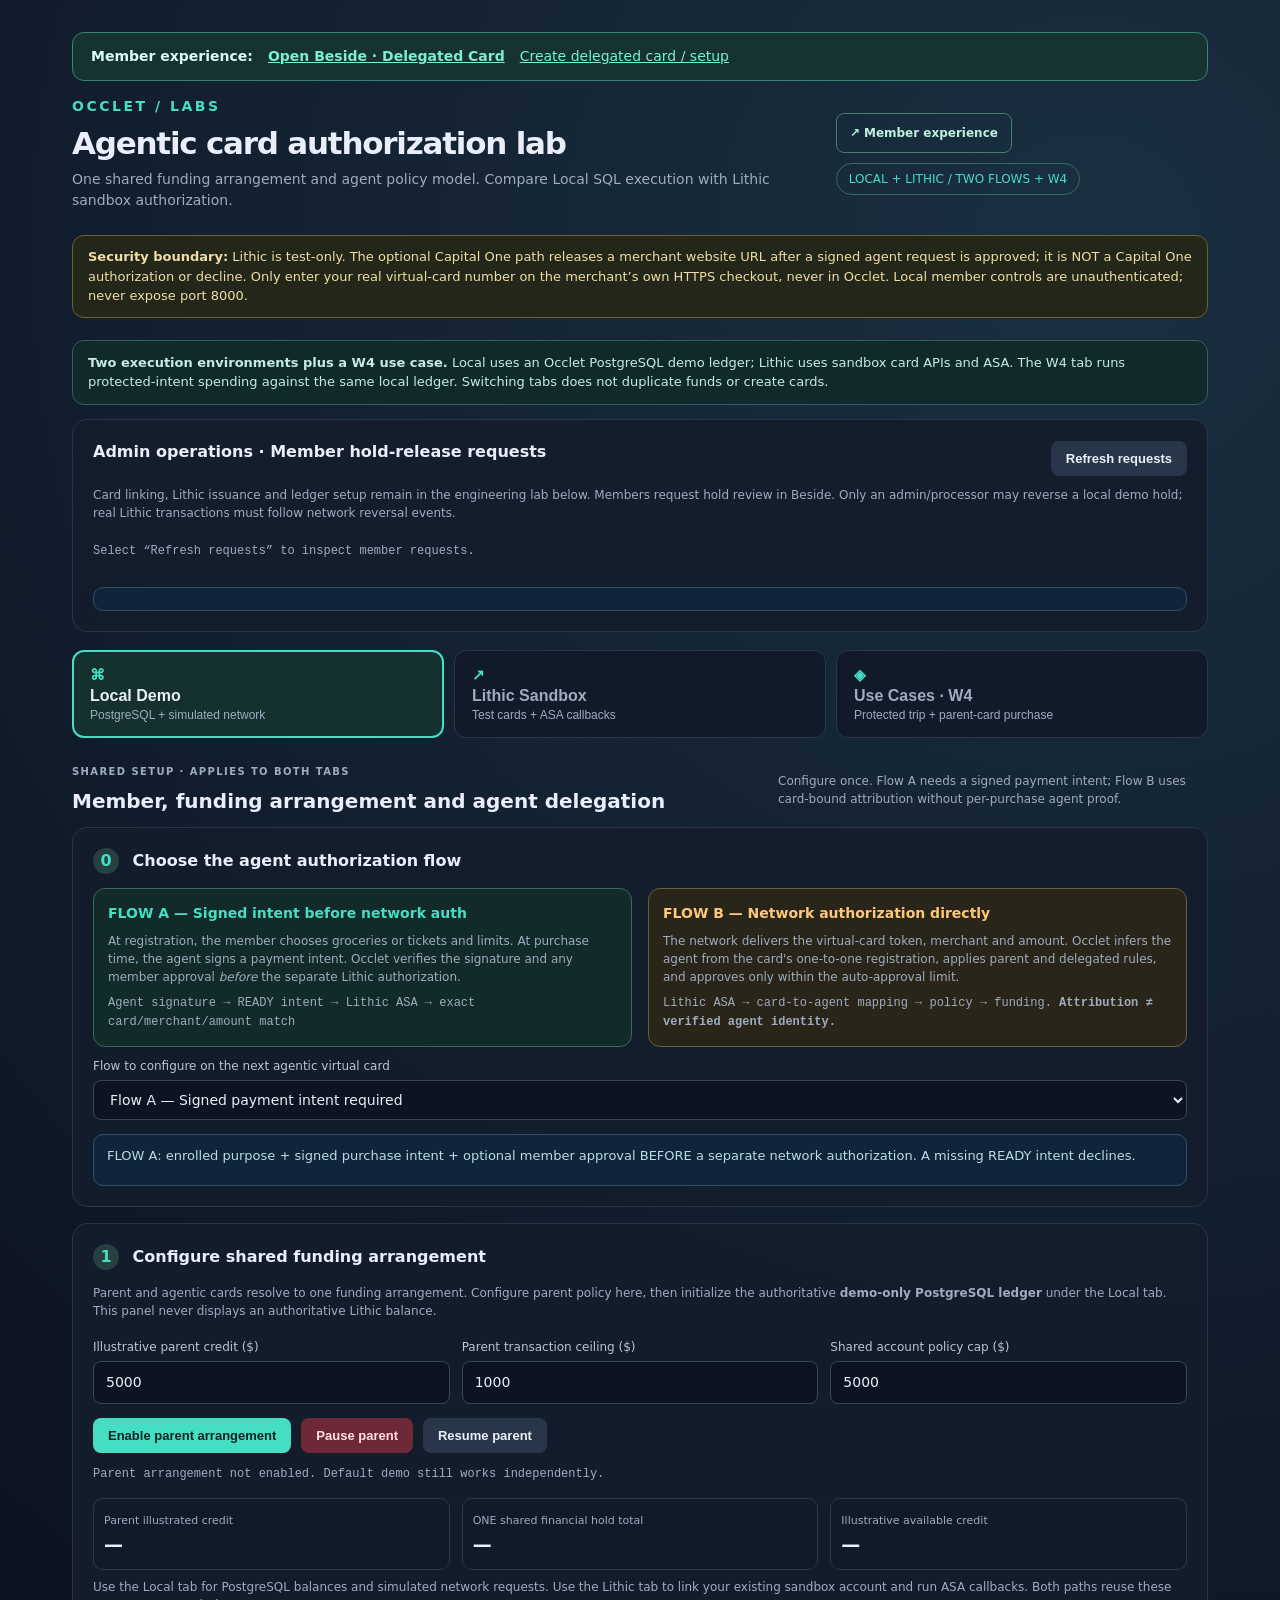
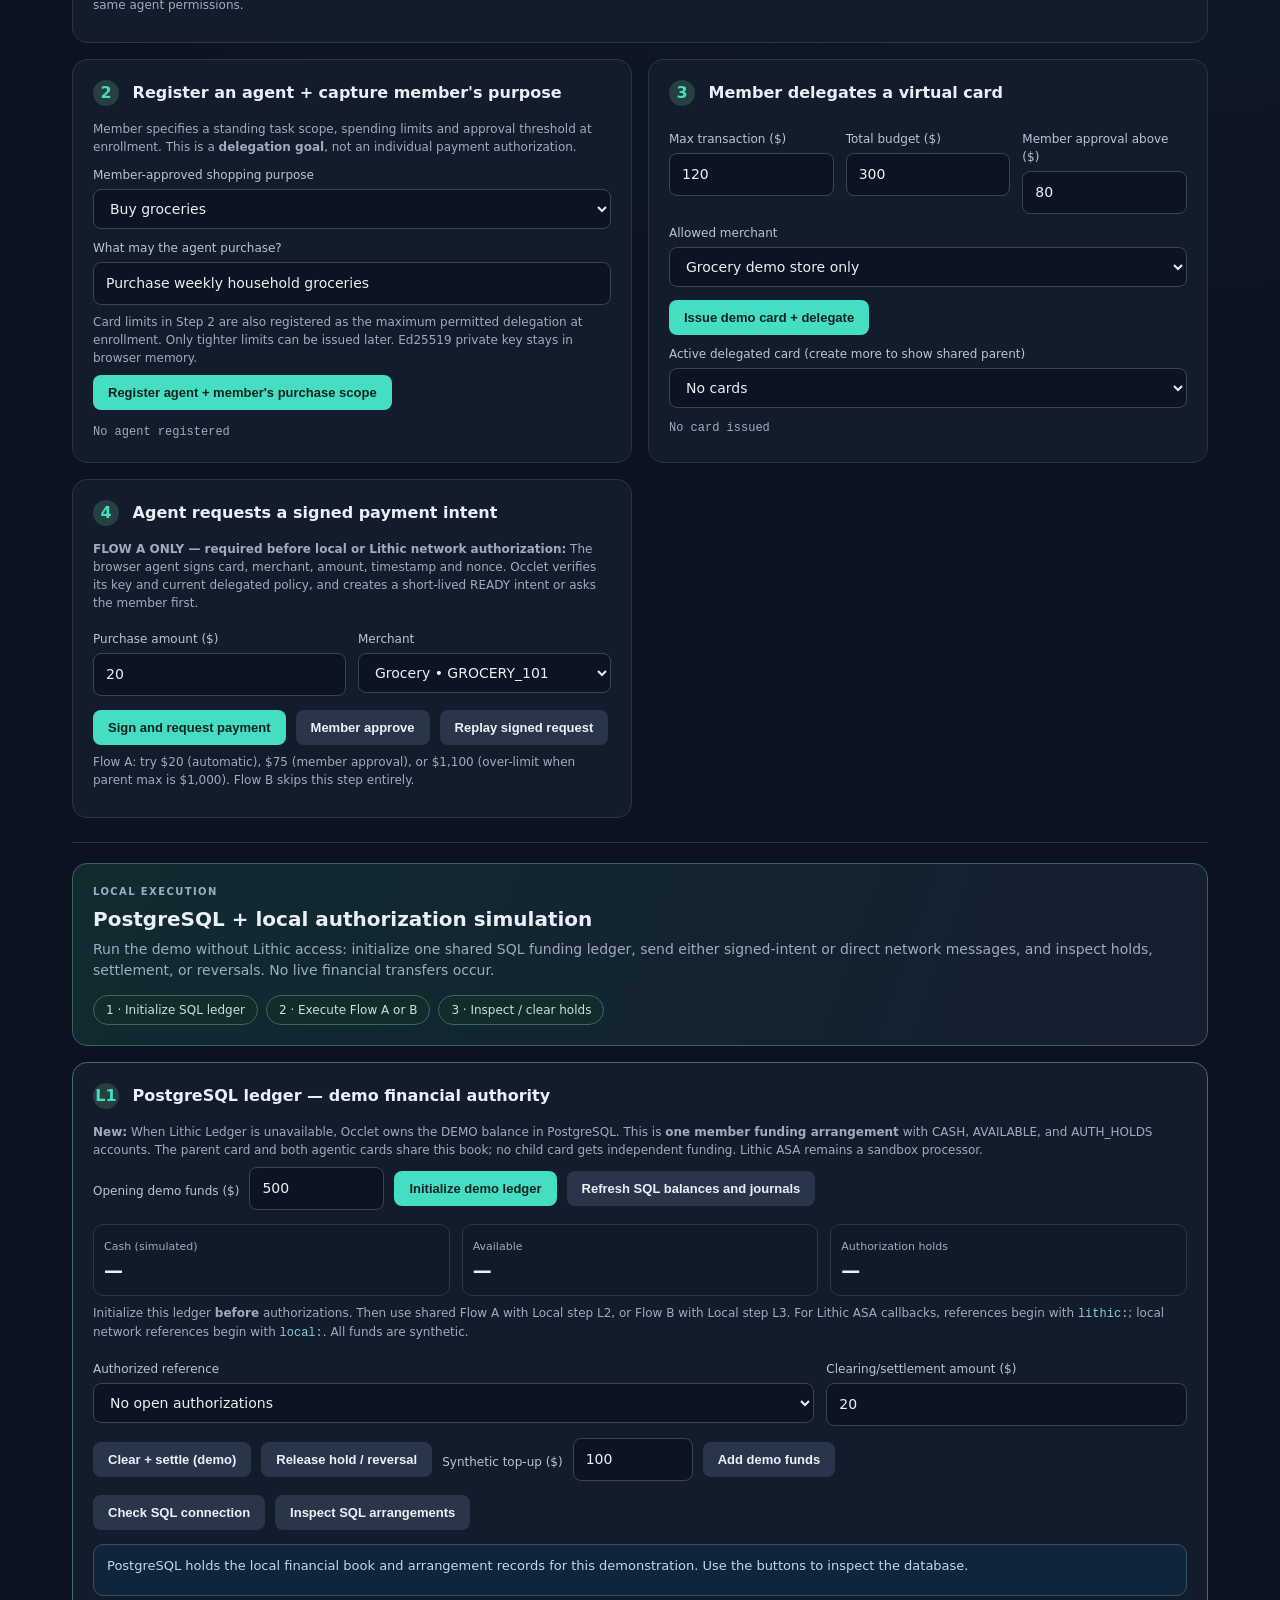
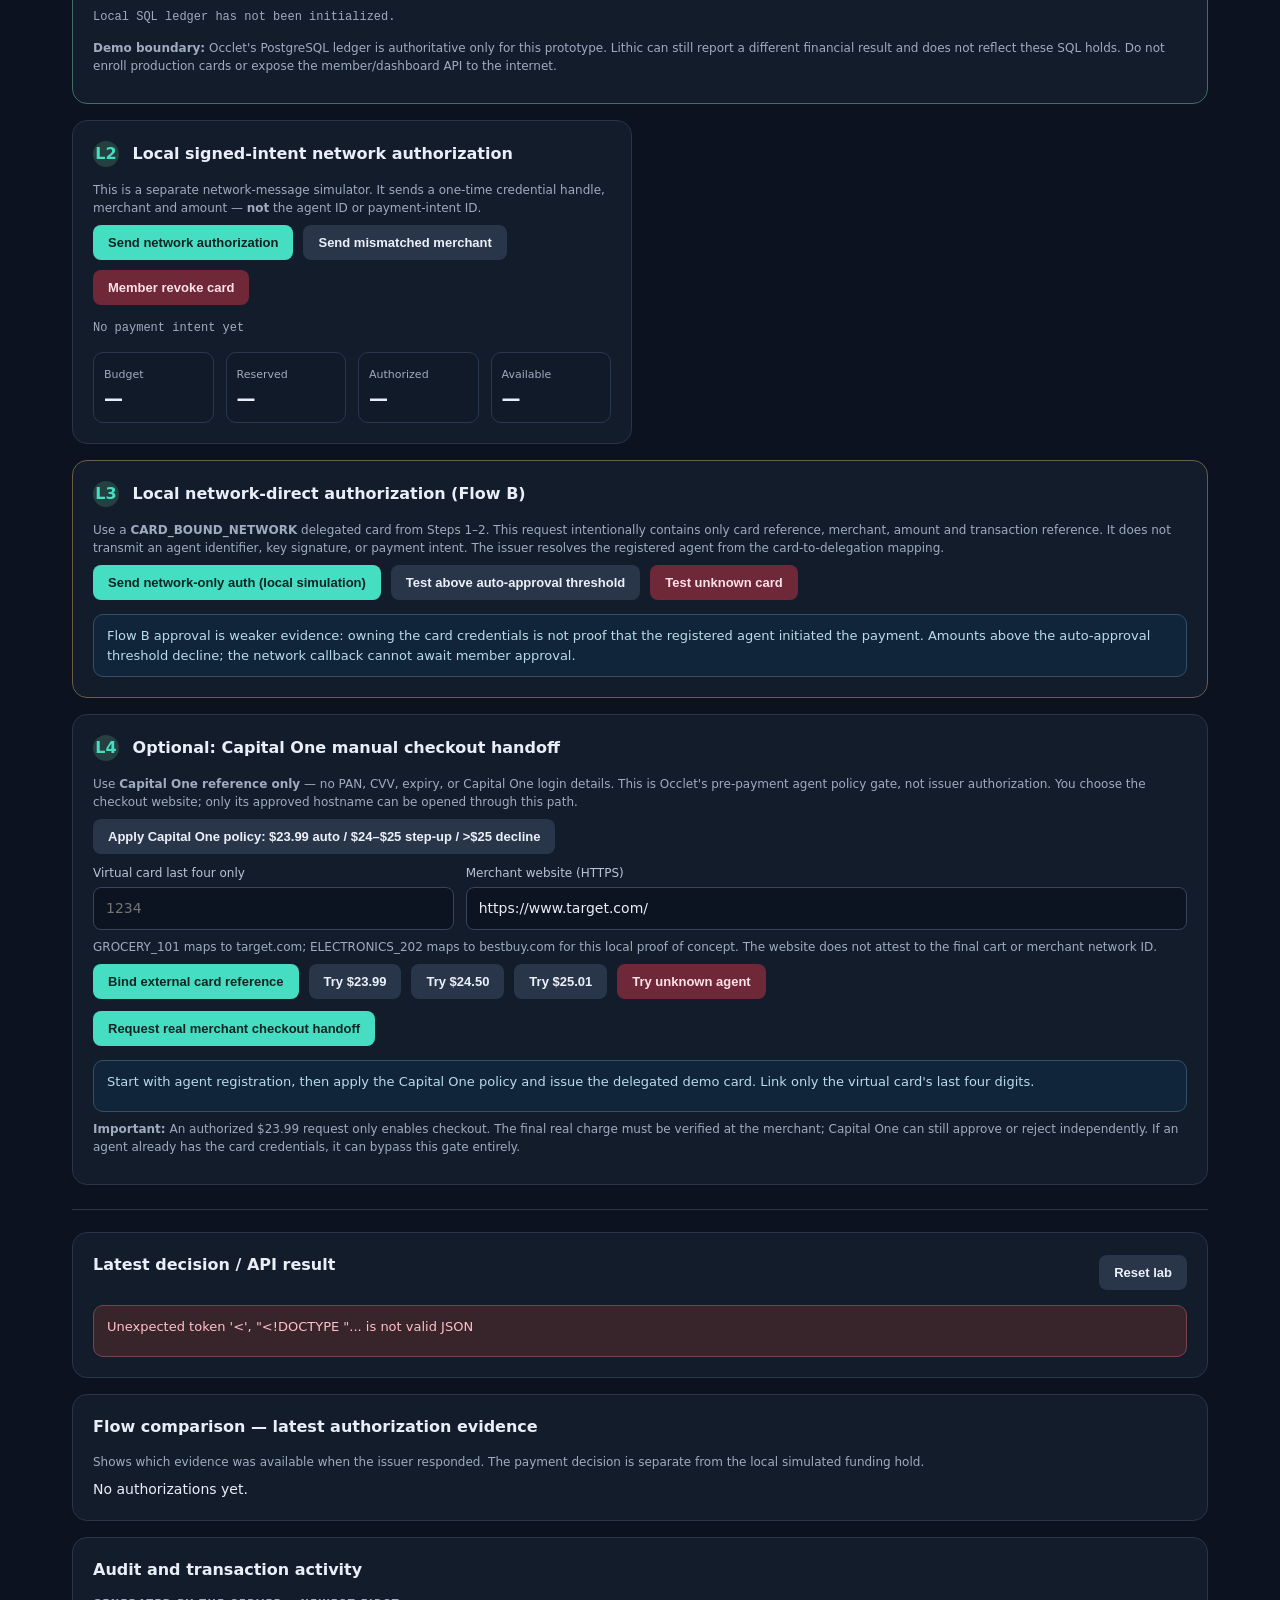
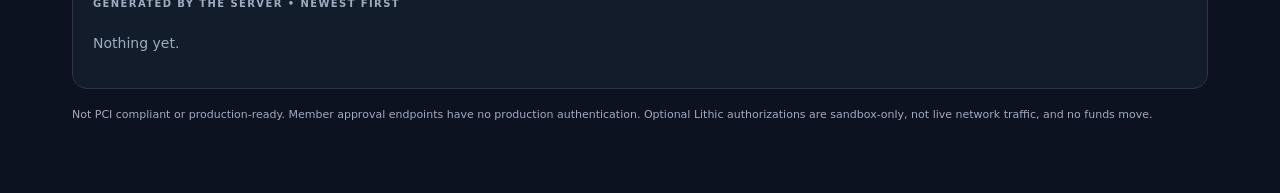
==== static/index.html @ afc92c58 "Add Occlet agentic delegated card POC with Azure deployment Beside member experience (FastAPI) with " ====
<!DOCTYPE html>
<html lang="en">
<head>
  <meta charset="utf-8" />
  <meta name="viewport" content="width=device-width, initial-scale=1" />
  <title>Occlet • Agentic Card Lab</title>
  <style>
    :root { color-scheme: dark; --bg:#0c1220; --panel:#141d2c; --line:#2b3547; --ink:#e9eef8; --muted:#9facbf; --teal:#45dec2; --amber:#ffc879; --red:#ff9393; }
    *{box-sizing:border-box} body{margin:0;background:radial-gradient(circle at 85% 5%,#192f40 0%,transparent 35%),var(--bg);color:var(--ink);font:14px/1.5 system-ui,-apple-system,BlinkMacSystemFont,"Segoe UI",sans-serif}
    .wrap{max-width:1180px;margin:0 auto;padding:32px 22px 60px} header{display:flex;align-items:center;justify-content:space-between;gap:18px;margin-bottom:24px}
    .brand{font-size:14px;letter-spacing:.18em;font-weight:800;color:var(--teal)} h1{font-size:31px;letter-spacing:-.04em;line-height:1.1;margin:9px 0} h2{font-size:16px;margin:0 0 14px} p{color:var(--muted)} .eyebrow{color:var(--muted);text-transform:uppercase;font-size:10px;letter-spacing:.14em;font-weight:700}
    .pill{border:1px solid #326a64;color:var(--teal);border-radius:30px;padding:6px 12px;font-size:12px;white-space:nowrap}
    .warning{background:#222719;border:1px solid #70602f;border-radius:12px;padding:11px 15px;color:#f1dda5;margin-bottom:22px;font-size:13px}
    .grid{display:grid;grid-template-columns:1fr 1fr;gap:16px}.card{background:rgba(20,29,44,.95);border:1px solid var(--line);border-radius:15px;padding:20px;min-width:0} .wide{grid-column:1 / -1}
    .row{display:flex;gap:10px;align-items:center;flex-wrap:wrap}.split{display:flex;justify-content:space-between;align-items:center;gap:8px}.meta{font:12px/1.6 ui-monospace,SFMono-Regular,Menlo,monospace;color:var(--muted);overflow-wrap:anywhere}
    label{font-size:12px;color:#b8c5d5;display:block;margin:10px 0 5px} input,select{width:100%;border:1px solid #39445a;border-radius:8px;background:#0c1421;color:var(--ink);padding:10px 12px;font:inherit} input:focus,select:focus{outline:2px solid #368e83;outline-offset:0} .inputs{display:grid;grid-template-columns:repeat(3,1fr);gap:12px}
    button{background:var(--teal);color:#102322;border:0;padding:10px 15px;border-radius:8px;font-weight:700;cursor:pointer;font-size:13px} button:hover{filter:brightness(1.07)} button.secondary{color:#ebf1f9;background:#293549} button.danger{background:#6f2838;color:#ffe1e6} button:disabled{opacity:.55;cursor:default}
    .step{display:inline-flex;align-items:center;justify-content:center;width:26px;height:26px;background:#263f40;color:var(--teal);border-radius:50%;font-weight:700;margin-right:8px}
    .notice{background:#102539;border:1px solid #315066;border-radius:10px;padding:11px 13px;color:#badbea;white-space:pre-wrap;overflow-wrap:anywhere;min-height:52px;margin-top:14px;font-size:13px}
    .notice.ok{background:#122a29;color:#91e7d6;border-color:#2c655f} .notice.bad{background:#38252c;color:#ffc0c8;border-color:#77454d}
    .budget{display:flex;gap:12px;margin-top:14px}.metric{background:#101a29;border:1px solid #2a384e;border-radius:10px;flex:1;padding:10px}.metric b{font-size:19px;display:block}.metric span{font-size:11px;color:var(--muted)}
    .events{max-height:360px;overflow:auto}.event{display:grid;grid-template-columns:100px 160px 1fr;gap:12px;padding:10px 0;border-bottom:1px solid #273345;font-size:12px}.event .outcome{color:var(--teal)}.event .decline{color:var(--red)}
    code{color:#80d4dc} .help{font-size:12px;margin:8px 0;color:var(--muted)}.accent{color:var(--teal)}
    /* Separate execution environments; shared configuration remains visible in both. */
    [hidden]{display:none !important}
    .mode-note{margin:0 0 14px;padding:12px 15px;background:#102a2c;border:1px solid #32615d;border-radius:12px;color:#c5ece4;font-size:13px}
    .mode-tabs{display:grid;grid-template-columns:repeat(3,1fr);gap:10px;margin:0 0 22px}
    button.mode-tab{background:#101a29;color:var(--muted);border:1px solid var(--line);border-radius:12px;text-align:left;padding:15px 17px;display:flex;flex-direction:column;gap:3px;font-size:16px}
    button.mode-tab.active,button.mode-tab[aria-selected="true"]{background:#14312f;border:2px solid var(--teal);color:var(--ink);padding:14px 16px}
    button.mode-tab:focus-visible{outline:2px solid var(--teal);outline-offset:3px}
    .mode-tab small{font-size:12px;color:var(--muted);font-weight:500}.tab-icon{font-size:15px;color:var(--teal)}
    .shared-heading{display:flex;justify-content:space-between;gap:18px;align-items:flex-end;margin:0 0 11px}.shared-heading h2{font-size:20px;margin:5px 0 0}.shared-heading .help{max-width:430px}
    .shared-grid{margin-bottom:24px}.mode-panel{border-top:1px solid var(--line);padding-top:20px;scroll-margin-top:20px}.mode-panel .grid{margin-bottom:24px}
    .mode-intro{background:linear-gradient(110deg,#102b30 0%,#151f30 90%);border-color:#38625e}.mode-intro h2{font-size:20px;margin:5px 0}.mode-intro p{margin:3px 0 14px}
    .step-strip{display:flex;flex-wrap:wrap;gap:8px}.step-strip span{border:1px solid #41655f;background:#132b2b;border-radius:50px;padding:5px 12px;color:#c1e3df;font-size:12px}
    .common-output{border-top:1px solid var(--line);padding-top:22px;margin-top:6px}
    @media(max-width:800px){.shared-heading{flex-direction:column;align-items:flex-start}.mode-tabs{gap:7px}.mode-tab small{font-size:10px}button.mode-tab{font-size:14px;padding:12px}button.mode-tab.active{padding:11px}}
    @media(max-width:800px){.grid{grid-template-columns:1fr}.wide{grid-column:auto}.inputs{grid-template-columns:1fr 1fr}.event{grid-template-columns:1fr 1fr}.event .details{grid-column:1 / -1}.wrap{padding:20px 12px}h1{font-size:26px}}
  </style>
</head>
<body><div class="wrap">
  <div style="padding:13px 18px;margin-bottom:15px;background:#173331;border:1px solid #3b8275;border-radius:12px;color:#dafff8;font-size:14px;display:flex;gap:15px;align-items:center;flex-wrap:wrap">
    <strong>Member experience:</strong><a href="/member/delegated" style="color:#76f1d2;font-weight:700">Open Beside · Delegated Card</a><a href="/member/delegated/setup" style="color:#76f1d2">Create delegated card / setup</a>
  </div>
  <header><div><div class="brand">OCCLET / LABS</div><h1>Agentic card authorization lab</h1><p style="margin:6px 0 0">One shared funding arrangement and agent policy model. Compare Local SQL execution with Lithic sandbox authorization.</p></div><div style="display:flex;gap:10px;align-items:center;flex-wrap:wrap"><a href="/member/delegated" style="color:#bff1dd;border:1px solid #467c70;border-radius:8px;padding:10px 13px;text-decoration:none;font-size:12px;font-weight:700">↗ Member experience</a><div class="pill">LOCAL + LITHIC / TWO FLOWS + W4</div></div></header>
  <div class="warning"><strong>Security boundary:</strong> Lithic is test-only. The optional Capital One path releases a merchant website URL after a signed agent request is approved; it is NOT a Capital One authorization or decline. Only enter your real virtual-card number on the merchant’s own HTTPS checkout, never in Occlet. Local member controls are unauthenticated; never expose port 8000.</div>
  <div class="mode-note" role="status"><strong>Two execution environments plus a W4 use case.</strong> Local uses an Occlet PostgreSQL demo ledger; Lithic uses sandbox card APIs and ASA. The W4 tab runs protected-intent spending against the same local ledger. Switching tabs does not duplicate funds or create cards.</div>
  <section class="card" id="admin-hold-review" style="margin-bottom:18px">
    <div class="split"><h2>Admin operations · Member hold-release requests</h2><button id="admin-review-refresh" class="secondary" type="button">Refresh requests</button></div>
    <p class="help">Card linking, Lithic issuance and ledger setup remain in the engineering lab below. Members request hold review in Beside. Only an admin/processor may reverse a local demo hold; real Lithic transactions must follow network reversal events.</p>
    <div id="admin-review-list" class="events"><p class="meta">Select “Refresh requests” to inspect member requests.</p></div>
    <div id="admin-review-feedback" class="notice" aria-live="polite" style="min-height:auto"></div>
  </section>
  <nav class="mode-tabs" role="tablist" aria-label="Authorization environments and use cases">
    <button type="button" id="tab-local-button" class="mode-tab active" role="tab" aria-controls="panel-local" aria-selected="true" tabindex="0" data-tab="local"><span class="tab-icon">⌘</span> Local Demo <small>PostgreSQL + simulated network</small></button>
    <button type="button" id="tab-lithic-button" class="mode-tab" role="tab" aria-controls="panel-lithic" aria-selected="false" tabindex="-1" data-tab="lithic"><span class="tab-icon">↗</span> Lithic Sandbox <small>Test cards + ASA callbacks</small></button>
    <button type="button" id="tab-w4-button" class="mode-tab" role="tab" aria-controls="panel-w4" aria-selected="false" tabindex="-1" data-tab="w4"><span class="tab-icon">◈</span> Use Cases · W4 <small>Protected trip + parent-card purchase</small></button>
  </nav>
  <div class="shared-heading" id="shared-heading"><div><span class="eyebrow">Shared setup · applies to both tabs</span><h2>Member, funding arrangement and agent delegation</h2></div><p class="help">Configure once. Flow A needs a signed payment intent; Flow B uses card-bound attribution without per-purchase agent proof.</p></div>
  <div class="grid shared-grid" id="shared-config">
    <section class="card wide"><h2><span class="step">0</span> Choose the agent authorization flow</h2>
      <div class="grid">
        <div style="border:1px solid #3a6960;border-radius:12px;padding:14px;background:#122a29"><strong style="color:var(--teal)">FLOW A — Signed intent before network auth</strong><p class="help">At registration, the member chooses groceries or tickets and limits. At purchase time, the agent signs a payment intent. Occlet verifies the signature and any member approval <em>before</em> the separate Lithic authorization.</p><div class="meta">Agent signature → READY intent → Lithic ASA → exact card/merchant/amount match</div></div>
        <div style="border:1px solid #6b5d43;border-radius:12px;padding:14px;background:#292519"><strong style="color:var(--amber)">FLOW B — Network authorization directly</strong><p class="help">The network delivers the virtual-card token, merchant and amount. Occlet infers the agent from the card's one-to-one registration, applies parent and delegated rules, and approves only within the auto-approval limit.</p><div class="meta">Lithic ASA → card-to-agent mapping → policy → funding. <strong>Attribution ≠ verified agent identity.</strong></div></div>
      </div>
      <label for="flow-type">Flow to configure on the next agentic virtual card</label>
      <select id="flow-type"><option value="SIGNED_INTENT_REQUIRED">Flow A — Signed payment intent required</option><option value="CARD_BOUND_NETWORK">Flow B — Network direct (card-bound agent attribution)</option></select>
      <div id="flow-description" class="notice">Flow A requires a signed pre-purchase intent; no approved intent means the later network authorization is declined.</div>
    </section>
    <section class="card wide"><h2><span class="step">1</span> Configure shared funding arrangement</h2>
      <p class="help">Parent and agentic cards resolve to one funding arrangement. Configure parent policy here, then initialize the authoritative <strong>demo-only PostgreSQL ledger</strong> under the Local tab. This panel never displays an authoritative Lithic balance.</p>
      <div class="inputs">
        <div><label for="parent-credit">Illustrative parent credit ($)</label><input id="parent-credit" type="number" value="5000" min="1" /></div>
        <div><label for="parent-max">Parent transaction ceiling ($)</label><input id="parent-max" type="number" value="1000" min="1" /></div>
        <div><label for="parent-monthly">Shared account policy cap ($)</label><input id="parent-monthly" type="number" value="5000" min="1" /></div>
      </div>
      <div class="row" style="margin-top:14px"><button id="parent-enable">Enable parent arrangement</button><button id="parent-pause" class="danger">Pause parent</button><button id="parent-unpause" class="secondary">Resume parent</button></div>
      <div id="parent-info" class="meta" style="margin-top:12px">Parent arrangement not enabled. Default demo still works independently.</div>
      <div class="budget"><div class="metric"><span id="parent-total-label">Parent illustrated credit</span><b id="parent-credit-view">—</b></div><div class="metric"><span>ONE shared financial hold total</span><b id="parent-held-view">—</b></div><div class="metric"><span id="parent-available-label">Illustrative available credit</span><b id="parent-available-view">—</b></div></div>

      <p class="help">Use the Local tab for PostgreSQL balances and simulated network requests. Use the Lithic tab to link your existing sandbox account and run ASA callbacks. Both paths reuse these same agent permissions.</p>
    </section>
    <section class="card"><h2><span class="step">2</span> Register an agent + capture member's purpose</h2>
      <p class="help">Member specifies a standing task scope, spending limits and approval threshold at enrollment. This is a <strong>delegation goal</strong>, not an individual payment authorization.</p>
      <label for="purpose">Member-approved shopping purpose</label><select id="purpose"><option value="GROCERIES">Buy groceries</option><option value="TICKETS">Purchase event tickets</option></select>
      <label for="purchase-goal">What may the agent purchase?</label><input id="purchase-goal" maxlength="240" value="Purchase weekly household groceries" />
      <p class="help">Card limits in Step 2 are also registered as the maximum permitted delegation at enrollment. Only tighter limits can be issued later. Ed25519 private key stays in browser memory.</p>
      <button id="register">Register agent + member's purchase scope</button><div id="agent-info" class="meta" style="margin-top:13px">No agent registered</div>
    </section>
    <section class="card"><h2><span class="step">3</span> Member delegates a virtual card</h2>
      <div class="inputs"><div><label for="limit">Max transaction ($)</label><input id="limit" type="number" min="1" value="120" /></div><div><label for="budget">Total budget ($)</label><input id="budget" type="number" min="1" value="300" /></div><div><label for="threshold">Member approval above ($)</label><input id="threshold" type="number" min="1" value="80" /></div></div>
      <label for="allowed">Allowed merchant</label><select id="allowed"><option value="GROCERY_101">Grocery demo store only</option><option value="TICKETS_303">Event ticket demo merchant</option><option value="ELECTRONICS_202">Electronics demo store (legacy scenarios)</option></select>
      <div style="margin-top:13px"><button id="issue">Issue demo card + delegate</button></div><label for="active-card">Active delegated card (create more to show shared parent)</label><select id="active-card"><option value="">No cards</option></select><div id="card-info" class="meta" style="margin-top:11px">No card issued</div>
    </section>
    <section class="card"><h2><span class="step">4</span> Agent requests a signed payment intent</h2>
      <p class="help"><strong>FLOW A ONLY — required before local or Lithic network authorization:</strong> The browser agent signs card, merchant, amount, timestamp and nonce. Occlet verifies its key and current delegated policy, and creates a short-lived READY intent or asks the member first.</p>
      <div class="inputs" style="grid-template-columns:1fr 1fr"><div><label for="amount">Purchase amount ($)</label><input id="amount" type="number" min="0.01" step="0.01" value="20" /></div><div><label for="merchant">Merchant</label><select id="merchant"><option value="GROCERY_101">Grocery • GROCERY_101</option><option value="TICKETS_303">Tickets • TICKETS_303</option><option value="ELECTRONICS_202">Electronics • ELECTRONICS_202</option></select></div></div>
      <div class="row" style="margin-top:14px"><button id="sign">Sign and request payment</button><button id="approval" class="secondary">Member approve</button><button id="replay" class="secondary">Replay signed request</button></div>
      <div class="help">Flow A: try $20 (automatic), $75 (member approval), or $1,100 (over-limit when parent max is $1,000). Flow B skips this step entirely.</div>
    </section>
  </div>
  <section id="panel-local" class="mode-panel" role="tabpanel" aria-labelledby="tab-local-button" tabindex="0">
    <div class="grid">
    <section class="card wide mode-intro"><div class="eyebrow">Local execution</div><h2>PostgreSQL + local authorization simulation</h2><p>Run the demo without Lithic access: initialize one shared SQL funding ledger, send either signed-intent or direct network messages, and inspect holds, settlement, or reversals. No live financial transfers occur.</p><div class="step-strip"><span>1 · Initialize SQL ledger</span><span>2 · Execute Flow A or B</span><span>3 · Inspect / clear holds</span></div></section>
    <section class="card wide" style="border-color:#416c68"><h2><span class="step">L1</span> PostgreSQL ledger — demo financial authority</h2>
      <p class="help"><strong>New:</strong> When Lithic Ledger is unavailable, Occlet owns the DEMO balance in PostgreSQL. This is <strong>one member funding arrangement</strong> with CASH, AVAILABLE, and AUTH_HOLDS accounts. The parent card and both agentic cards share this book; no child card gets independent funding. Lithic ASA remains a sandbox processor.</p>
      <div class="row"><label for="local-opening">Opening demo funds ($)</label><input id="local-opening" type="number" value="500" min="1" step="0.01" style="width:135px"/><button id="local-ledger-init">Initialize demo ledger</button><button class="secondary" id="local-ledger-refresh">Refresh SQL balances and journals</button></div>
      <div class="budget"><div class="metric"><span>Cash (simulated)</span><b id="sql-cash">—</b></div><div class="metric"><span>Available</span><b id="sql-available">—</b></div><div class="metric"><span>Authorization holds</span><b id="sql-held">—</b></div></div>
      <p class="help">Initialize this ledger <strong>before</strong> authorizations. Then use shared Flow A with Local step L2, or Flow B with Local step L3. For Lithic ASA callbacks, references begin with <code>lithic:</code>; local network references begin with <code>local:</code>. All funds are synthetic.</p>
      <div class="inputs" style="grid-template-columns:2fr 1fr"><div><label for="sql-auth-ref">Authorized reference</label><select id="sql-auth-ref"><option value="">No open authorizations</option></select></div><div><label for="sql-clear-amount">Clearing/settlement amount ($)</label><input id="sql-clear-amount" type="number" min="0.01" step=".01" value="20" /></div></div>
      <div class="row" style="margin-top:12px"><button class="secondary" id="sql-clear">Clear + settle (demo)</button><button class="secondary" id="sql-release">Release hold / reversal</button><label for="sql-topup-amount">Synthetic top-up ($)</label><input id="sql-topup-amount" type="number" min="1" value="100" style="width:120px"/><button class="secondary" id="sql-topup">Add demo funds</button></div>

      <div class="row" style="margin-top:14px"><button class="secondary" id="sql-check">Check SQL connection</button><button class="secondary" id="sql-registry">Inspect SQL arrangements</button></div>
      <div id="sql-local-info" class="notice">PostgreSQL holds the local financial book and arrangement records for this demonstration. Use the buttons to inspect the database.</div>
      <pre id="sql-ledger-journals" class="meta" style="white-space:pre-wrap;max-height:340px;overflow:auto">Local SQL ledger has not been initialized.</pre>
      <p class="help"><strong>Demo boundary:</strong> Occlet's PostgreSQL ledger is authoritative only for this prototype. Lithic can still report a different financial result and does not reflect these SQL holds. Do not enroll production cards or expose the member/dashboard API to the internet.</p>
    </section>
    <section class="card"><h2><span class="step">L2</span> Local signed-intent network authorization</h2>
      <p class="help">This is a separate network-message simulator. It sends a one-time credential handle, merchant and amount — <strong>not</strong> the agent ID or payment-intent ID.</p>
      <div class="row"><button id="authorize">Send network authorization</button><button class="secondary" id="mismatch">Send mismatched merchant</button><button class="danger" id="revoke">Member revoke card</button></div>
      <div id="payment-info" class="meta" style="margin-top:14px">No payment intent yet</div>
      <div class="budget"><div class="metric"><span>Budget</span><b id="budget-total">—</b></div><div class="metric"><span>Reserved</span><b id="reserved">—</b></div><div class="metric"><span>Authorized</span><b id="spent">—</b></div><div class="metric"><span>Available</span><b id="remaining">—</b></div></div>
    </section>
    <section class="card wide" style="border-color:#6b5d43"><h2><span class="step">L3</span> Local network-direct authorization (Flow B)</h2>
      <p class="help">Use a <strong>CARD_BOUND_NETWORK</strong> delegated card from Steps 1–2. This request intentionally contains only card reference, merchant, amount and transaction reference. It does not transmit an agent identifier, key signature, or payment intent. The issuer resolves the registered agent from the card-to-delegation mapping.</p>
      <div class="row"><button id="direct-local">Send network-only auth (local simulation)</button><button id="direct-over" class="secondary">Test above auto-approval threshold</button><button id="direct-unknown" class="danger">Test unknown card</button></div>
      <div id="direct-info" class="notice">Flow B approval is weaker evidence: owning the card credentials is not proof that the registered agent initiated the payment. Amounts above the auto-approval threshold decline; the network callback cannot await member approval.</div>
    </section>
    <section class="card wide"><h2><span class="step">L4</span> Optional: Capital One manual checkout handoff</h2>
      <p class="help">Use <strong>Capital One reference only</strong> — no PAN, CVV, expiry, or Capital One login details. This is Occlet's pre-payment agent policy gate, not issuer authorization. You choose the checkout website; only its approved hostname can be opened through this path.</p>
      <button class="secondary" id="preset">Apply Capital One policy: $23.99 auto / $24–$25 step-up / >$25 decline</button>
      <div class="inputs" style="grid-template-columns:1fr 2fr"><div><label for="external-last4">Virtual card last four only</label><input id="external-last4" inputmode="numeric" maxlength="4" placeholder="1234" autocomplete="off" /></div>
        <div><label for="external-url">Merchant website (HTTPS)</label><input id="external-url" value="https://www.target.com/" placeholder="https://www.target.com/" autocomplete="off" /></div></div>
      <p class="help">GROCERY_101 maps to target.com; ELECTRONICS_202 maps to bestbuy.com for this local proof of concept. The website does not attest to the final cart or merchant network ID.</p>
      <div class="row"><button id="external-link">Bind external card reference</button><button class="secondary" id="scenario-approved">Try $23.99</button><button class="secondary" id="scenario-stepup">Try $24.50</button><button class="secondary" id="scenario-declined">Try $25.01</button><button class="danger" id="scenario-unauthorized">Try unknown agent</button></div>
      <div class="row" style="margin-top:12px"><button id="external-handoff">Request real merchant checkout handoff</button><a id="checkout-link" href="#" target="_blank" rel="noopener noreferrer" style="display:none;color:#45dec2">Open verified merchant site to complete purchase manually</a></div>
      <div id="external-info" class="notice">Start with agent registration, then apply the Capital One policy and issue the delegated demo card. Link only the virtual card's last four digits.</div>
      <p class="help"><strong>Important:</strong> An authorized $23.99 request only enables checkout. The final real charge must be verified at the merchant; Capital One can still approve or reject independently. If an agent already has the card credentials, it can bypass this gate entirely.</p>
    </section>
    </div>
  </section>
  <section id="panel-lithic" class="mode-panel" role="tabpanel" aria-labelledby="tab-lithic-button" tabindex="0" hidden>
    <div class="grid">
    <section class="card wide mode-intro"><div class="eyebrow">External sandbox execution</div><h2>Lithic cards + authorization callback</h2><p>Connect a sandbox parent card, create an agent card under the same Lithic account, and simulate authorizations through Lithic ASA. In Flow A, submit the signed intent in shared Step 4 before testing here.</p><div class="step-strip"><span>1 · Link parent account</span><span>2 · Issue / test agent card</span><span>3 · Inspect ASA and ledger access</span></div></section>
    <section class="card wide"><h2><span class="step">S1</span> Connect a Lithic sandbox parent card</h2>
      <p class="help">Reuse an existing <strong>sandbox</strong> parent card by entering its account token and card token (UUIDs only, never PAN/CVV). Or issue a new test parent card. The agent cards must share the same Lithic account token.</p>
      <div class="row"><button id="parent-create" class="secondary">Create new Lithic parent test card</button></div>
      <div class="row" style="margin-top:12px"><label for="lithic-existing-account">Existing Lithic account token</label><input id="lithic-existing-account" placeholder="UUID from your sandbox" style="width:310px" autocomplete="off"/><label for="lithic-existing-parent">Existing parent card token</label><input id="lithic-existing-parent" placeholder="UUID (not PAN)" style="width:310px" autocomplete="off"/><button id="lithic-link-existing" class="secondary">Link existing parent card</button></div>
      <p class="help">Optionally send a parent-card test authorization through Lithic. It exercises the parent account without creating an agent payment intent.</p>
      <div class="row" style="margin-top:12px"><label for="parent-auth-amount">Parent-card purchase ($)</label><input style="width:120px" id="parent-auth-amount" type="number" value="40" step=".01" min=".01"/><button class="secondary" id="parent-simulate">Simulate parent card purchase in Lithic</button></div>
    </section>
    <section class="card wide"><h2><span class="step">S2</span> Lithic virtual card + ASA authorization</h2>
      <p class="help">Create a Lithic test card and use the <strong>same</strong> sandbox simulator for both flows. <strong>Flow A:</strong> create a signed READY intent in shared Step 4 first. <strong>Flow B:</strong> skip Step 3 and send the transaction directly. Lithic's ASA request has no signed agent proof; Occlet uses the card's preconfigured flow to choose the policy.</p>
      <div class="row"><button id="lithic-create">Create Lithic agent card (same account)</button><button id="lithic-authorize" class="secondary">Send to Lithic sandbox</button><button id="lithic-result" class="secondary">Check last Lithic result</button><button id="native-preview" class="secondary">Preview Lithic native rules</button><button id="native-drafts" class="secondary">Create inactive rule drafts</button></div>
      <pre id="native-rule-info" class="meta" style="white-space:pre-wrap;max-height:220px;overflow:auto"></pre>
      <div id="lithic-info" class="meta" style="margin-top:13px">Not linked. Configure LITHIC_API_KEY on the local server first; see README.</div>
      <p class="help">The real Lithic simulation uses test cards and sandbox-generated authorization callbacks, not a live card network. In Flow A, card + merchant + amount match a unique approved intent, which is still not cryptographic network-carried intent binding. In Flow B, the card token is attributed to an agent without purchase-time agent authentication.</p>
    </section>
    <section class="card wide"><h2><span class="step">S3</span> Optional: Lithic financial-ledger discovery</h2>
      <p class="help">These controls inspect Lithic’s <strong>optional ISSUING financial-account product</strong>. The current demo uses PostgreSQL for its local financial book. Lithic card issuance and ASA can still work when Lithic Ledger is unavailable.</p>
      <div class="row"><button id="ledger-discover" class="secondary">Discover Lithic ISSUING account</button><button id="ledger-diagnose" class="secondary">Diagnose Lithic access</button><button class="secondary" id="ledger-balance">Refresh Lithic ledger balance</button><button id="ledger-activate" class="secondary">Use Lithic ledger mode</button></div>
      <div id="ledger-info" class="notice">Create the parent Lithic test card first. Discover its ISSUING financial account to check whether Lithic Ledger is available in this sandbox.</div>
      <p class="help"><strong>Ledger mode safeguard:</strong> The activation button works only after linking an ISSUING account and setting <code>LITHIC_AUTH_FROM_BALANCE_CONFIRMED=1</code> after confirmation from Lithic. In that mode the local issuer simulator is disabled; test through real Lithic sandbox ASA.</p>
    </section>
    </div>
  </section>
  <section id="panel-w4" class="mode-panel" role="tabpanel" aria-labelledby="tab-w4-button" tabindex="0" hidden>
    <div class="grid">
      <section class="card wide mode-intro">
        <div class="eyebrow">Q Delegated Card · member-first protection · W4</div>
        <h2>W4 — Member's own grocery purchase, trip protection YIELD OFF</h2>
        <p>The member has <strong>$500</strong> in one spending account. The member protected <strong>$300</strong> for a future trip, with <code>yield=false</code>. A <strong>$350</strong> purchase on their OWN parent card would leave only $150, violating the trip protection. Q must decline with <code>PROTECTED_BY_MEMBER</code> even though the actual account holds $500.</p>
        <div class="step-strip"><span>1 · Protected $300 ≠ ledger hold</span><span>2 · Decline $350</span><span>3 · Release $150 permission</span><span>4 · Retry + single $350 hold</span><span>5 · Clear / reverse</span></div>
      </section>
      <section class="card wide"><h2><span class="step">W1</span> Initialize isolated W4 scenario</h2>
        <p class="help">Creates a fresh <strong>single</strong> parent funding arrangement with $500 of <em>synthetic</em> PostgreSQL funds and a $300 protected trip intent (yield disabled). Starting W4 clears the prior in-memory agent flow state, but preserves an already-linked Lithic sandbox parent card. It never creates a financial account for the trip.</p>
        <div class="row"><button id="w4-start">Start fresh W4 ($500 / $300 protected)</button><button id="w4-refresh" class="secondary">Refresh SQL and event history</button></div>
        <div class="budget">
          <div class="metric"><span>Cash in shared parent ledger</span><b id="w4-cash">—</b></div>
          <div class="metric"><span>Trip protection (registry)</span><b id="w4-protected">—</b></div>
          <div class="metric"><span>Free room for groceries</span><b id="w4-room">—</b></div>
          <div class="metric"><span>Financial hold</span><b id="w4-hold">—</b></div>
        </div>
        <div class="notice" id="w4-status">Not initialized. Requires Docker PostgreSQL + DATABASE_URL. This tab never calls Lithic automatically.</div>
      </section>
      <section class="card wide"><h2><span class="step">W2</span> Demonstrate decline → member permission → retry</h2>
        <p class="help"><strong>Layer 1:</strong> $350 grocery charge, available $500, protected $300, room $200 → <code>PROTECTED_BY_MEMBER</code>. Member releases only $150 of *permission*; cash does not change. On retry, one $350 financial hold is placed on the parent arrangement.</p>
        <div class="row"><button id="w4-decline" class="danger">1 · Attempt $350 groceries</button><button id="w4-release" class="secondary">2 · Member releases $150 trip protection</button><button id="w4-retry">3 · Retry $350 purchase</button></div>
        <div id="w4-decision" class="notice">The first $350 attempt should be declined even though the financial balance is $500.</div>
        <div class="row" style="margin-top:12px"><button id="w4-clear" class="secondary">4 · Settle $345 (release unused $5)</button><button id="w4-reverse" class="secondary">Alternative: reverse $350 hold</button></div>
      </section>
      <section class="card wide"><h2><span class="step">W3</span> Same W4 using Lithic ASA and signed clearing events</h2>
        <p class="help">First link your existing Lithic sandbox PARENT card from the Lithic tab. The simulator sends the $350 card authorization to Occlet ASA; the same PostgreSQL W4 rule runs. After releasing protection, retry the Lithic simulation to approve and reserve once.</p>
        <div class="row"><button id="w4-lithic-attempt" class="secondary">Send $350 parent card to Lithic</button><button id="w4-lithic-result" class="secondary">Check last Lithic transaction</button></div>
        <div class="notice" id="w4-lithic-info">No Lithic transaction attempted. Signed <code>card_transaction.updated</code> events are received on port 8001 at <code>/lithic/events</code> when an Events API subscription and secret are configured. An event confirms a hold, clears it, or releases it—never creates a duplicate.</div>
        <p class="help">Safety: real Lithic settlement callbacks require sandbox subscription and HMAC verification. Partial captures, force-posts, returns and settlement greater than the hold are intentionally not auto-posted by this simplified demo.</p>
      </section>
      <section class="card wide"><h2><span class="step">W4</span> Authorization decisions and financial evidence</h2>
        <p class="help">W4 records policy changes separately from balanced financial journal entries. A rejected attempt makes <em>no</em> money posting. The member's $150 release makes <em>no</em> financial posting either.</p>
        <pre id="w4-history" class="meta" style="max-height:450px;overflow:auto;white-space:pre-wrap">No W4 evidence yet.</pre>
      </section>
    </div>
  </section>
  <div class="grid common-output">
    <section class="card wide"><div class="split"><h2>Latest decision / API result</h2><button id="reset" class="secondary">Reset lab</button></div><div id="notice" class="notice">Start by registering an agent. The decision trace will show server-side verification and authorization outcomes.</div></section>
    <section class="card wide"><h2>Flow comparison — latest authorization evidence</h2><p class="help">Shows which evidence was available when the issuer responded. The payment decision is separate from the local simulated funding hold.</p><div id="auth-traces" class="events" style="max-height:310px">No authorizations yet.</div></section>
    <section class="card wide"><h2>Audit and transaction activity</h2><div class="eyebrow" style="margin-bottom:8px">Generated by the server • newest first</div><div id="events" class="events"><p>Nothing yet.</p></div></section>
  </div>
  <p style="font-size:11px;margin-top:18px">Not PCI compliant or production-ready. Member approval endpoints have no production authentication. Optional Lithic authorizations are sandbox-only, not live network traffic, and no funds move.</p>
</div>
<script>
  // Presentation-only mode tabs: do not modify financial authority or authorize transactions.
  const tabControls=[...document.querySelectorAll('[role="tab"][data-tab]')];
  const tabModes=['local','lithic','w4'];
  function openModeTab(mode, updateHash=true){
    const chosen=tabModes.includes(mode)?mode:'local';
    for(const tab of tabControls){const selected=tab.dataset.tab===chosen;tab.setAttribute('aria-selected',String(selected));tab.tabIndex=selected?0:-1;tab.classList.toggle('active',selected)}
    for(const value of tabModes){document.getElementById('panel-'+value).hidden=value!==chosen}
    document.getElementById('shared-heading').hidden=chosen==='w4';
    document.getElementById('shared-config').hidden=chosen==='w4';
    if(updateHash&&location.hash!=='#'+chosen)history.replaceState(null,'','#'+chosen);
  }
  for(const [i,tab] of tabControls.entries()){ 
    tab.addEventListener('click',()=>openModeTab(tab.dataset.tab));
    tab.addEventListener('keydown',event=>{
      if(!['ArrowLeft','ArrowRight','Home','End'].includes(event.key))return;
      event.preventDefault();
      const target=event.key==='Home'?0:event.key==='End'?tabControls.length-1:(i+(event.key==='ArrowRight'?1:-1)+tabControls.length)%tabControls.length;
      openModeTab(tabControls[target].dataset.tab);tabControls[target].focus();
    });
  }
  window.addEventListener('hashchange',()=>openModeTab(location.hash.slice(1),false));
  openModeTab(location.hash.slice(1),false);
  let keys=null, agentId=null, card=null, lastSigned=null, lastIntent=null, lastToken=null, lastMerchant=null, lastAmount=null;
  let registeredScope=null;
  const $=id=>document.getElementById(id);
  const money=c=>c==null?'—':'$'+(c/100).toFixed(2);
  const b64=buf=>btoa(String.fromCharCode(...new Uint8Array(buf)));
  function display(text,ok=true){const el=$('notice');el.textContent=text;el.className='notice '+(ok?'ok':'bad')}
  async function api(path, data){const r=await fetch(path,{method:data===undefined?'GET':'POST',headers:{'Content-Type':'application/json'},...(data!==undefined?{body:JSON.stringify(data)}:{})}); const out=await r.json();if(!r.ok)throw new Error(out.detail||JSON.stringify(out));return out}
  async function run(fn){for(const button of document.querySelectorAll('button'))button.disabled=true;try{await fn()}catch(e){display('DECLINED / ERROR\n'+e.message,false)}finally{for(const button of document.querySelectorAll('button'))button.disabled=false;await refresh()}}
  let lastLithicTransaction=null;
  async function refresh(){const state=await api('/api/state');const pa=state.parent;
    const chosen=$('active-card');const desired=card?.id||chosen.value;
    chosen.replaceChildren();for(const c of state.cards){const o=document.createElement('option');o.value=c.id;o.textContent=c.alias+' • '+c.agent_id+' • '+(c.authorization_flow==='CARD_BOUND_NETWORK'?'NETWORK-DIRECT':'SIGNED-INTENT')+' • '+(c.lithic_card_token?'Lithic-linked':'local only');chosen.appendChild(o)}
    if(state.cards.some(c=>c.id===desired))chosen.value=desired;else if(state.cards.length&& !card)card=state.cards[0];

    $('parent-info').textContent=pa.enabled?`Parent ${pa.id} • ${pa.status} • Lithic account: ${pa.lithic_account_token||'not linked'} • Parent card: ${pa.lithic_parent_card_token||'not issued'} • mode: ${pa.ledger_mode||'DEMO_MIRROR'} • ${pa.ledger_mode==='LITHIC_LEDGER'?'funds held at Lithic':pa.ledger_mode==='OCCLET_SQL_LEDGER'?'holds stored in PostgreSQL':pa.hold_count+' local illustrative holds'}`:'Parent arrangement not enabled.';
    $('parent-total-label').textContent=pa.ledger_mode==='OCCLET_SQL_LEDGER'?'Shared SQL book cash':pa.ledger_mode==='LITHIC_LEDGER'?'Lithic available':'Parent illustrated credit';
    $('parent-available-label').textContent=pa.ledger_mode==='OCCLET_SQL_LEDGER'?'SQL authoritative available':pa.ledger_mode==='LITHIC_LEDGER'?'Lithic last observed':'Illustrative available credit';
    for(const [id,cents] of [['parent-credit-view',pa.ledger_mode==='LITHIC_LEDGER'?null:(pa.ledger_mode==='OCCLET_SQL_LEDGER'?pa.cash_cents:pa.credit_limit_cents)],['parent-held-view',pa.ledger_mode==='LITHIC_LEDGER'?null:pa.held_cents],['parent-available-view',pa.available_cents]])$(id).textContent=pa.enabled?money(cents):'—';
    const current=state.cards.find(c=>c.id===card?.id);if(current){card=current;$('card-info').textContent=`${current.alias} • ${current.status} • ${current.authorization_flow} • purpose ${current.purpose||'legacy'} • agent ${current.agent_id} • ${current.allowed_merchants.join(', ')}${current.lithic_card_token?' • LITHIC TEST CONNECTED':''}`;['budget-total','reserved','spent','remaining'].forEach((id,i)=>$(id).textContent=money([current.budget_cents,current.reserved_cents,current.spent_cents,current.remaining_cents][i]));}
    const traceBox=$('auth-traces');traceBox.replaceChildren();
    if(!state.authorization_traces?.length){traceBox.textContent='No authorizations yet.';}
    for(const t of (state.authorization_traces||[])){
      const el=document.createElement('div');el.className='event';el.style.gridTemplateColumns='165px 170px 1fr';
      const source=document.createElement('span');source.className='meta';source.textContent=t.source;
      const decision=document.createElement('strong');decision.style.color=t.decision==='APPROVED'?'var(--teal)':'var(--red)';decision.textContent=t.decision;
      const detail=document.createElement('span');detail.className='details';
      const mode=t.mode==='SIGNED_INTENT_REQUIRED'?'A / SIGNED INTENT':t.mode==='CARD_BOUND_NETWORK'?'B / CARD BINDING':'PARENT CARD';
      detail.textContent=`${mode} • agent ${t.agent_id||'n/a'} • ${t.merchant_id} • ${money(t.amount_cents)} • intent ${t.payment_intent_id||'NONE'} • ${t.reason}`;
      if(t.warning){const warning=document.createElement('div');warning.style.color='var(--amber)';warning.textContent=t.warning;detail.appendChild(warning)}
      el.append(source,decision,detail);traceBox.appendChild(el);
    }
    const container=$('events');container.replaceChildren();if(!state.events.length){container.textContent='No activity';return;}for(const ev of state.events){const row=document.createElement('div');row.className='event';const t=document.createElement('span');t.className='meta';t.textContent=ev.at;const a=document.createElement('strong');a.textContent=ev.action;const d=document.createElement('span');d.className='details';const result=document.createElement('span');result.className=ev.result==='DECLINED'?'decline':'outcome';result.textContent=ev.result+'  ';d.append(result,document.createTextNode(ev.details));row.append(t,a,d);container.append(row);}}
  $('parent-enable').addEventListener('click',()=>run(async()=>{const cents=id=>Math.round(Number($(id).value)*100);const r=await api('/api/member/parent/configure',{credit_limit_cents:cents('parent-credit'),max_transaction_cents:cents('parent-max'),monthly_policy_limit_cents:cents('parent-monthly')});$('limit').value='1000';$('budget').value='200';$('threshold').value='25';display('Parent model enabled: shared funding source, inherited rules, and one financial hold per approved transaction. Agent card defaults set to $1,000 max / $200 delegated budget / $25 member step-up. These local credits are illustrative ONLY.') }));
  $('parent-create').addEventListener('click',()=>run(async()=>{const r=await api('/api/member/parent/lithic/create',{});display('Lithic PARENT TEST CARD created. All new agentic cards will be created using the SAME Lithic account token: '+r.account_token)}));
  $('sql-check').addEventListener('click',()=>run(async()=>{const r=await api('/api/sql/status');$('sql-local-info').textContent='SQL: '+(r.connected?'CONNECTED':r.configured?'CONFIGURED / OFFLINE':'NOT CONFIGURED')+' • Local SQL stores arrangements and the demo-only financial ledger';display('PostgreSQL status checked.')}));
  $('sql-registry').addEventListener('click',()=>run(async()=>{const r=await api('/api/sql/registry');$('sql-local-info').textContent=JSON.stringify(r.tables,null,2);display('Read Occlet arrangements and delegation state from PostgreSQL; local ledger journals are listed separately below.')}));
  $('ledger-discover').addEventListener('click',()=>run(async()=>{const r=await api('/api/lithic/ledger/discover');if(!r.ledger_provisioned){$('ledger-info').textContent='No ISSUING account returned for this parent. This can mean card-only onboarding or no Ledger-enabled program. Click Diagnose Lithic access to see account and program responses.';return;}
    const a=r.issuing_financial_accounts.find(x=>x.status==='OPEN');if(!a)throw Error('No OPEN ISSUING financial account on this parent account');await api('/api/lithic/ledger/link',{financial_account_token:a.token});$('ledger-info').textContent=`LINKED: ${a.token} • Lithic account ${r.lithic_account_token} • This is a read-only link until you activate ledger mode`;display('ISSUING Financial Account verified and linked to the same parent Lithic account.')}));
  $('ledger-diagnose').addEventListener('click',()=>run(async()=>{const r=await api('/api/lithic/ledger/diagnose');$('ledger-info').textContent=JSON.stringify(r,null,2);display('Lithic account and program-level access checks complete. No API key or financial account details displayed.')}));
  $('ledger-balance').addEventListener('click',()=>run(async()=>{const r=await api('/api/lithic/ledger/balance');const b=r.balance;$('ledger-info').textContent=`LITHIC LEDGER • ${b.type} • ${b.currency} • available=${money(b.available_amount)} • pending=${money(b.pending_amount)} • total=${money(b.total_amount)} • last updated=${b.updated||'unknown'} • Financial Account: ${b.token}. Credit accounts use different balance semantics.`;display('Balance was fetched from Lithic, not the local demo ledger.')}));
  $('ledger-activate').addEventListener('click',()=>run(async()=>{const r=await api('/api/lithic/ledger/activate',{});$('ledger-info').textContent='LITHIC_LEDGER MODE ON • Lithic owns monetary balances and holds; local SQL stores policy/identity. Local network simulator disabled; use Lithic ASA.';display('Ledger-backed mode activated. Lithic must enforce balance checks before invoking ASA.')}));
  async function loadDemoLedger(){
    const b=await api('/api/demo-ledger/balance');
    $('sql-cash').textContent=money(b.cash_cents);$('sql-available').textContent=money(b.available_cents);$('sql-held').textContent=money(b.held_cents);
    const sel=$('sql-auth-ref');const old=sel.value;sel.replaceChildren();
    for(const a of b.authorizations.filter(x=>x.status==='AUTHORIZED')){
      const o=document.createElement('option');o.value=a.reference;o.textContent=`${a.reference} • ${money(a.amount_cents)} • ${a.merchant}`;o.dataset.amount=a.amount_cents;sel.appendChild(o);
    }
    if(sel.options.length===0){const o=document.createElement('option');o.textContent='No open authorizations';o.value='';sel.appendChild(o)}
    if([...sel.options].some(o=>o.value===old))sel.value=old;
    if(sel.selectedOptions[0]?.dataset.amount)$('sql-clear-amount').value=(Number(sel.selectedOptions[0].dataset.amount)/100).toFixed(2);
    $('sql-ledger-journals').textContent=JSON.stringify({ledger_authority:b.authoritative_for,authorizations:b.authorizations,journal_lines:b.journal_lines},null,2);
    return b;
  }
  $('local-ledger-init').addEventListener('click',()=>run(async()=>{
    const r=await api('/api/demo-ledger/initialize',{opening_balance_cents:Math.round(Number($('local-opening').value)*100)});
    await loadDemoLedger();display('OCCLET_SQL_LEDGER active. Shared parent funds are PostgreSQL-backed; Lithic card processing remains sandbox only.');
  }));
  $('local-ledger-refresh').addEventListener('click',()=>run(async()=>{await loadDemoLedger();display('Read shared cash, available, holds, and balanced ledger journal lines from PostgreSQL.')}));
  $('sql-auth-ref').addEventListener('change',()=>{const x=$('sql-auth-ref').selectedOptions[0];if(x?.dataset.amount)$('sql-clear-amount').value=(Number(x.dataset.amount)/100).toFixed(2)});
  $('sql-clear').addEventListener('click',()=>run(async()=>{const ref=$('sql-auth-ref').value;if(!ref)throw Error('Select an open authorization');const cents=Math.round(Number($('sql-clear-amount').value)*100);await api('/api/demo-ledger/clear',{authorization_ref:ref,settled_cents:cents});await loadDemoLedger();display('Clearing settled and unused hold released against ONE parent ledger.')}));
  $('sql-release').addEventListener('click',()=>run(async()=>{const ref=$('sql-auth-ref').value;if(!ref)throw Error('Select an open authorization');await api('/api/demo-ledger/release',{authorization_ref:ref});await loadDemoLedger();display('Authorization hold fully released to member available funds.')}));
  $('sql-topup').addEventListener('click',()=>run(async()=>{const cents=Math.round(Number($('sql-topup-amount').value)*100);await api('/api/demo-ledger/topup',{amount_cents:cents,reference:crypto.randomUUID()});await loadDemoLedger();display('Added synthetic funds in PostgreSQL. Does not affect Lithic real balances.')}));
  $('lithic-link-existing').addEventListener('click',()=>run(async()=>{const r=await api('/api/member/parent/lithic/link-existing',{account_token:$('lithic-existing-account').value.trim(),card_token:$('lithic-existing-parent').value.trim()});display('Verified existing Lithic parent card ending '+r.last_four+' and linked it. PAN/CVV not stored.');}));
  for(const [id,status] of [['parent-pause','PAUSED'],['parent-unpause','ACTIVE']])$(id).addEventListener('click',()=>run(async()=>{await api('/api/member/parent/status',{status});display('Parent funding arrangement '+status+'. Applies to all its virtual cards at the Occlet authorization boundary.')}));
  $('parent-simulate').addEventListener('click',()=>run(async()=>{const cents=Math.round(Number($('parent-auth-amount').value)*100);const r=await api('/api/member/parent/lithic/simulate',{merchant_id:'GROCERY_101',amount_cents:cents});display('Parent-card Lithic sandbox authorization submitted, token '+(r.transaction_token||'pending')+'. Inspect ASA audit and shared parent hold.')}));
  $('native-preview').addEventListener('click',()=>run(async()=>{if(!card)throw Error('Issue an agent card first');const r=await api('/api/lithic/rules/preview?card_id='+encodeURIComponent(card.id));$('native-rule-info').textContent=JSON.stringify(r.rules,null,2);display('Four Lithic V2 Auth Rules generated for this exact account and card. PREVIEW ONLY; no rule has been created or activated.')}));
  $('native-drafts').addEventListener('click',()=>run(async()=>{if(!card)throw Error('Issue agent card first');if(!confirm('Create four INACTIVE shadow-mode rules in your LITHIC SANDBOX? This writes drafts but does NOT promote them.'))return;const r=await api('/api/lithic/rules/create-drafts?card_id='+encodeURIComponent(card.id),{});$('native-rule-info').textContent=JSON.stringify(r.drafts,null,2);display('Created '+r.drafts.length+' inactive Lithic sandbox draft rules. To activate any, review and promote using Lithic Dashboard.')}));
  $('active-card').addEventListener('change',()=>run(async()=>{const s=await api('/api/state');card=s.cards.find(c=>c.id===$('active-card').value)||null;lastIntent=lastToken=lastMerchant=lastAmount=null;display('Selected '+(card?.alias||'no card')+'. Agent authorization will be evaluated against this card and the SAME parent funding arrangement.')}));
  function flowDescription(){
    const signed=$('flow-type').value==='SIGNED_INTENT_REQUIRED';
    $('flow-description').textContent=signed
      ? 'FLOW A: enrolled purpose + signed purchase intent + optional member approval BEFORE a separate network authorization. A missing READY intent declines.'
      : 'FLOW B: enrolled purpose + card credential binding only. Network authorization identifies the assigned agent from the card, but no agent proof or purchase-time intent is transmitted. Above the auto-limit: decline.';
  }
  $('flow-type').addEventListener('change',flowDescription);flowDescription();
  $('purpose').addEventListener('change',()=>{
    const ticket=$('purpose').value==='TICKETS';
    $('purchase-goal').value=ticket?'Purchase event tickets within my approved budget':'Purchase weekly household groceries';
    $('allowed').value=ticket?'TICKETS_303':'GROCERY_101';
    $('merchant').value=$('allowed').value;
    $('amount').value=ticket?'75':'20';
  });
  $('register').addEventListener('click',()=>run(async()=>{
    if(!crypto?.subtle)throw Error('WebCrypto requires localhost or HTTPS.');
    const cents=id=>Math.round(Number($(id).value)*100);
    const scope={purpose:$('purpose').value,purchase_goal:$('purchase-goal').value.trim(),
      registered_per_transaction_cents:cents('limit'),registered_budget_cents:cents('budget'),
      registered_approval_threshold_cents:cents('threshold')};
    if(!scope.purchase_goal)throw Error('Enter an intended purchase purpose before registering the agent.');
    keys=await crypto.subtle.generateKey({name:'Ed25519'},false,['sign','verify']);
    const pub=await crypto.subtle.exportKey('raw',keys.publicKey);
    agentId='agent-'+crypto.randomUUID().slice(0,8);
    const out=await api('/api/agents',{agent_id:agentId,name:`Occlet ${scope.purpose==='TICKETS'?'Ticket':'Grocery'} Shopping Agent`,public_key_b64:b64(pub),...scope});
    registeredScope=out;
    $('allowed').value=scope.purpose==='TICKETS'?'TICKETS_303':'GROCERY_101';
    $('merchant').value=$('allowed').value;
    $('agent-info').textContent=`${agentId} • ${scope.purpose} • ${out.purchase_goal} • registered max ${money(scope.registered_per_transaction_cents)} / budget ${money(scope.registered_budget_cents)} / auto ≤ ${money(scope.registered_approval_threshold_cents)} • key ${out.key_fingerprint}`;
    display(`MEMBER PURPOSE CAPTURED: ${out.purchase_goal}. Registered limits are now immutable in this demo. Ed25519 private key remains in browser memory.`);
  }));
  $('issue').addEventListener('click',()=>run(async()=>{
    if(!agentId||!registeredScope)throw Error('Register the member-approved agent purpose first');
    const cents=id=>Math.round(Number($(id).value)*100);
    card=await api('/api/member/cards',{agent_id:agentId,authorization_flow:$('flow-type').value,
      per_transaction_cents:cents('limit'),budget_cents:cents('budget'),approval_threshold_cents:cents('threshold'),allowed_merchants:[$('allowed').value]});
    lastIntent=lastToken=lastMerchant=lastAmount=null;
    display(`Issued ${card.alias}: ${card.authorization_flow}. Agent ${card.agent_id} is restricted to ${card.purpose} with ${money(card.per_transaction_cents)} per purchase. All funds come from the shared parent account.`);
  }));
  $('sign').addEventListener('click',()=>run(async()=>{if(!keys||!card)throw Error('Register an agent and issue a card first');const amount=Math.round(Number($('amount').value)*100), merchant=$('merchant').value;if(!Number.isInteger(amount)||amount<=0)throw Error('Enter a positive amount');const payload={agent_id:agentId,card_id:card.id,merchant_id:merchant,amount_cents:amount,currency:'USD',nonce:crypto.randomUUID(),timestamp_ms:Date.now()};const msg=[payload.agent_id,payload.card_id,payload.merchant_id,payload.amount_cents,payload.currency,payload.nonce,payload.timestamp_ms].join('|');const sig=await crypto.subtle.sign('Ed25519',keys.privateKey,new TextEncoder().encode(msg));lastSigned={...payload,signature_b64:b64(sig)};lastIntent=null;lastToken=null;$('checkout-link').style.display='none';const r=await api('/api/agent/intents',lastSigned);lastIntent=r.intent_id;lastToken=r.payment_token||null;lastMerchant=merchant;lastAmount=amount;$('payment-info').textContent=`Intent ${lastIntent} • ${r.status} • ${lastToken?'one-time credential issued':'awaiting member approval'}`;display(`${r.status}: signature verified; policy accepted; ${money(amount)} at ${merchant}.\n${lastToken?'Ready for network authorization.':'Member must approve before a credential is released.'}`)}));
  $('approval').addEventListener('click',()=>run(async()=>{if(!lastIntent)throw Error('Create a payment intent first');const r=await api(`/api/member/intents/${lastIntent}/approval`,{approved:true});lastToken=r.payment_token||null;$('payment-info').textContent=`Intent ${lastIntent} • ${r.status} • ${lastToken?'credential released':''}`;display('Member approved the agent payment. A one-time payment handle is now available.')}));
  $('authorize').addEventListener('click',()=>run(async()=>{if(!lastToken)throw Error('No ready intent: request payment and obtain member approval if needed');const ref='rrn_'+crypto.randomUUID();const r=await api('/api/network/authorize',{payment_token:lastToken,merchant_id:lastMerchant,amount_cents:lastAmount,network_reference:ref});$('payment-info').textContent=`${r.decision} • ${r.authorization_id} • matched ${r.matched_intent_id}`;display(`SIMULATED ISSUER ${r.decision}\nNetwork reference ${ref}\nMapped one-time credential → ${r.matched_intent_id}.\nAgent ID was not included in this network message.`)}));
  $('mismatch').addEventListener('click',()=>run(async()=>{if(!lastToken)throw Error('Create a ready payment intent first');const wrong=lastMerchant==='GROCERY_101'?'ELECTRONICS_202':'GROCERY_101';await api('/api/network/authorize',{payment_token:lastToken,merchant_id:wrong,amount_cents:lastAmount,network_reference:'rrn_'+crypto.randomUUID()});display('Unexpected authorization success',false)}));
  $('lithic-create').addEventListener('click',()=>run(async()=>{if(!card)throw Error('Create a delegated demo card first');const r=await api(`/api/member/cards/${card.id}/lithic/create`,{});$('lithic-info').textContent=`Sandbox card ${r.card_token} • account ${r.account_token} • last four ${r.last_four||'****'} • linked to ${card.alias}`;display('Lithic sandbox virtual card linked. This card is test-only.')}));
  $('lithic-authorize').addEventListener('click',()=>run(async()=>{
    if(!card?.lithic_card_token)throw Error('Create a Lithic sandbox card first');
    const signed=card.authorization_flow!=='CARD_BOUND_NETWORK';
    if(signed&&!lastIntent)throw Error('Flow A requires a signed READY payment intent from Step 3 first');
    const amount=signed?lastAmount:Math.round(Number($('amount').value)*100);
    const merchant=signed?lastMerchant:$('merchant').value;
    if(!amount||!merchant)throw Error('Enter amount and merchant');
    const r=await api('/api/lithic/simulate',{card_id:card.id,amount_cents:amount,merchant_id:merchant});
    lastLithicTransaction=r.transaction_token||null;
    $('lithic-info').textContent=`${signed?'FLOW A':'FLOW B'} • Lithic simulation ${r.transaction_token||'(no token)'} • inspect authorization evidence and result`;
    display(signed?'FLOW A: Lithic sandbox authorization submitted. ASA must match an already-approved signed intent.':
      'FLOW B: Lithic sandbox authorization submitted WITHOUT signing a purchase intent. ASA will infer registered agent from card token; approval is bounded by automatic policy limits.');
  }));
  $('lithic-result').addEventListener('click',()=>run(async()=>{if(!lastLithicTransaction)throw Error('Simulate a Lithic agent card transaction first');const r=await api('/api/lithic/transactions/'+encodeURIComponent(lastLithicTransaction));$('lithic-info').textContent='RESULT '+r.result+' • '+r.status+' • '+JSON.stringify(r.detailed_results||[])+' • '+(r.rule_results||[]).map(x=>x.name+': '+x.result).join(', ');display('Fetched confirmed Lithic transaction status. When a native rule declines before ASA, its reason appears in rule_results even though Occlet ASA was not called.');}));
  $('replay').addEventListener('click',()=>run(async()=>{if(!lastSigned)throw Error('First sign a payment intent');await api('/api/agent/intents',lastSigned);display('Unexpected replay success',false)}));
  $('revoke').addEventListener('click',()=>run(async()=>{if(!card)throw Error('No card to revoke');await api(`/api/member/cards/${card.id}/revoke`,{});display('Member revoked the virtual card. Outstanding intents and one-time handles have been invalidated.')}));
  $('preset').addEventListener('click',()=>{ $('limit').value='25'; $('budget').value='100'; $('threshold').value='23.99'; $('allowed').value='GROCERY_101'; $('merchant').value='GROCERY_101'; $('amount').value='23.99'; display('Policy configured. Issue a new demo card now. Below $24: auto approved. $24.00–$25.00: member approval. Above $25: denied.'); });
  $('external-link').addEventListener('click',()=>run(async()=>{if(!card)throw Error('Issue a demo card first');const r=await api(`/api/member/cards/${card.id}/capitalone/link`,{merchant_id:$('allowed').value,checkout_url:$('external-url').value,last_four:$('external-last4').value});$('external-info').textContent=`Capital One virtual card ****${r.last_four} linked to ${r.merchant_domain}. No card credentials stored.`;display('External Capital One reference linked. Occlet only controls the agent handoff, not Capital One authorization.')}));
  for(const [button,amount] of [['scenario-approved','23.99'],['scenario-stepup','24.50'],['scenario-declined','25.01']]){$(button).addEventListener('click',()=>{$('amount').value=amount;$('merchant').value=$('allowed').value;$('checkout-link').style.display='none';$('sign').click()});}
  $('scenario-unauthorized').addEventListener('click',()=>run(async()=>{if(!card)throw Error('Issue a demo card first');lastIntent=null;lastToken=null;const d={agent_id:'unauthorized-agent',card_id:card.id,merchant_id:$('allowed').value,amount_cents:1000,currency:'USD',nonce:crypto.randomUUID(),timestamp_ms:Date.now(),signature_b64:'AQID'};const response=await fetch('/api/agent/intents',{method:'POST',headers:{'Content-Type':'application/json'},body:JSON.stringify(d)});const result=await response.json();if(response.status!==401)throw Error('Expected HTTP 401; got '+response.status);$('checkout-link').style.display='none';display(`UNAUTHORIZED AGENT DECLINED by Occlet (HTTP 401)\n${result.detail}`); }));
  $('external-handoff').addEventListener('click',()=>run(async()=>{if(!lastIntent||!lastToken)throw Error('Request an approved signed intent first. $24–$25 requires member approval.');const r=await api('/api/external/checkout/handoff',{intent_id:lastIntent,payment_token:lastToken});const link=$('checkout-link');link.href=r.checkout_url;link.style.display='inline';$('external-info').textContent=`OCCLET GATE APPROVED: $${(r.amount_cents/100).toFixed(2)}; Capital One ****${r.card_last_four}; issuer authorization NOT attempted.`;display('OCCLET APPROVED THE AGENT. Merchant checkout link unlocked. You must verify the merchant total and pay manually on its HTTPS checkout. No Capital One transaction has happened yet.'); }));
  async function networkOnlyDemo(merchantOverride=null, amountOverride=null, unknown=false){
    if(!card&&!unknown)throw Error('First register an agent and create a CARD_BOUND_NETWORK virtual card');
    const amount=amountOverride??Math.round(Number($('amount').value)*100);
    const merchant=merchantOverride||$('merchant').value;
    const request={card_reference:unknown?'not-a-real-card':(card.lithic_card_token||card.id),merchant_id:merchant,
      amount_cents:amount,network_reference:'rrn_'+crypto.randomUUID()};
    const r=await api('/api/network/direct/authorize',request);
    $('direct-info').textContent=`${r.decision} • ${r.reason} • attributed agent ${r.agent_id||'NONE'} • proof CARD_BINDING_ONLY • no purchase intent • merchant ${merchant} • ${money(amount)}`;
    display(`FLOW B — ${r.decision}
Agent identity inferred from the card binding: ${r.agent_id||'UNKNOWN'}
No signature or payment intent in the network message.
${r.reason}.` ,r.decision==='APPROVED');
  }
  $('direct-local').addEventListener('click',()=>run(()=>networkOnlyDemo()));
  $('direct-over').addEventListener('click',()=>run(()=>{
    if(!card)throw Error('Issue network-direct card first');
    return networkOnlyDemo(null,card.approval_threshold_cents+100);
  }));
  $('direct-unknown').addEventListener('click',()=>run(()=>networkOnlyDemo(null,1000,true)));
  $('reset').addEventListener('click',()=>run(async()=>{await api('/api/demo/reset',{});keys=agentId=card=registeredScope=lastSigned=lastIntent=lastToken=lastMerchant=lastAmount=lastLithicTransaction=null;$('agent-info').textContent='No agent registered';$('card-info').textContent='No card issued';$('payment-info').textContent='No payment intent yet';$('lithic-info').textContent='Not linked';$('native-rule-info').textContent='';$('checkout-link').style.display='none';$('external-info').textContent='External card reference cleared.';$('direct-info').textContent='Network-direct comparison reset.';['budget-total','reserved','spent','remaining'].forEach(id=>$(id).textContent='—');display('Lab reset. All in-memory test state cleared.')}));
  let w4LastRef=null;
  let w4LastLithicTx=null;
  let w4ReleaseRef=null;
  function w4Render(r){
    $('w4-cash').textContent=money(r.balance.cash_cents);
    $('w4-protected').textContent=money(r.protected_cents);
    $('w4-room').textContent=money(r.free_to_spend_cents);
    $('w4-hold').textContent=money(r.balance.held_cents);
    $('w4-status').textContent=`Parent arrangement ${r.arrangement_id} • yield ${r.yield_enabled?'ON':'OFF'} • available ${money(r.balance.available_cents)} • trip protection ${money(r.protected_cents)} • room ${money(r.free_to_spend_cents)} • Lithic parent linked ${r.lithic_parent_linked?'YES':'NO'}`;
    $('w4-history').textContent=JSON.stringify({decision_evidence:r.decisions,member_permission_releases:r.releases,authorization_holds:r.balance.authorizations,financial_journals:r.balance.journal_lines,lithic_transaction_events:r.lithic_events},null,2);
  }
  async function w4Reload(){const r=await api('/api/use-cases/w4/status');w4Render(r);return r;}
  $('w4-start').addEventListener('click',()=>run(async()=>{
    if(!confirm('Start a fresh W4 scenario? This resets registered agents and previous in-memory authorization traces (but retains your linked Lithic parent card). It does not delete prior SQL journal books.'))return;
    const r=await api('/api/use-cases/w4/setup',{});w4LastRef=null;w4LastLithicTx=null;w4ReleaseRef='member-'+crypto.randomUUID();w4Render({...r,lithic_parent_linked:false});await w4Reload();
    $('w4-decision').textContent='Ready. Parent cash $500, trip protection $300, spendable room $200. Attempt $350.';
    display('W4 loaded: protected trip is a permission rule, NOT a financial hold.');
  }));
  $('w4-refresh').addEventListener('click',()=>run(async()=>{await w4Reload();display('Loaded authoritative SQL demo balances, protection registry, and webhook inbox.')}));
  async function w4Purchase(){
    const ref=crypto.randomUUID();const r=await api('/api/use-cases/w4/authorize',{amount_cents:35000,reference:ref});
    if(r.decision==='APPROVED')w4LastRef=r.authorization_ref;
    w4Render({...r.w4,lithic_parent_linked:!!(await api('/api/state')).parent.lithic_parent_card_token});
    $('w4-decision').textContent=`W4 ${r.decision} • ${r.reason}\nRequest $350.00 on member's own parent card\n${r.decision==='DECLINED'?'No hold and no ledger journal created.':'One $350 hold placed against parent available balance.'}`;
    display('W4 '+r.decision+' — '+r.reason,r.decision==='APPROVED');
  }
  $('w4-decline').addEventListener('click',()=>run(w4Purchase));
  $('w4-retry').addEventListener('click',()=>run(w4Purchase));
  $('w4-release').addEventListener('click',()=>run(async()=>{
    const r=await api('/api/use-cases/w4/release',{release_cents:15000,release_ref:w4ReleaseRef||('member-'+crypto.randomUUID())});
    await w4Reload();$('w4-decision').textContent='Member released $150 of trip protection. Remaining protected $150; cash unchanged. Retry $350 to create one authorization hold.';
    display('Member permission updated without moving or reserving any money.');
  }));
  $('w4-clear').addEventListener('click',()=>run(async()=>{
    if(!w4LastRef)throw Error('No local W4 authorization to clear. Approve a local $350 retry first.');
    const r=await api('/api/demo-ledger/clear',{authorization_ref:w4LastRef,settled_cents:34500});
    await w4Reload();display('Local clearing: settled $345 against $350 hold; $5 released. No second hold.');
  }));
  $('w4-reverse').addEventListener('click',()=>run(async()=>{
    if(!w4LastRef)throw Error('No local W4 authorization to reverse.');
    await api('/api/demo-ledger/release',{authorization_ref:w4LastRef});
    await w4Reload();display('Local W4 authorization reversed. Parent available restored.');
  }));
  $('w4-lithic-attempt').addEventListener('click',()=>run(async()=>{
    const state=await api('/api/state');if(!state.parent.lithic_parent_card_token)throw Error('Link your existing Lithic parent card under Lithic Sandbox first.');
    const r=await api('/api/member/parent/lithic/simulate',{merchant_id:'GROCERY_101',amount_cents:35000});
    w4LastLithicTx=r.transaction_token||null;
    $('w4-lithic-info').textContent=`Submitted W4 parent-card purchase to Lithic sandbox. Transaction: ${w4LastLithicTx||'pending'}. Check result after ASA; first should decline PROTECTED_BY_MEMBER. Once protection is released, resend to authorize. A separate signed Events API webhook handles clearing or reversal.`;
    await w4Reload();display('Lithic sandbox parent transaction submitted; pending ASA decision.');
  }));
  $('w4-lithic-result').addEventListener('click',()=>run(async()=>{
    if(!w4LastLithicTx)throw Error('Simulate a W4 transaction through Lithic first.');
    const r=await api('/api/lithic/transactions/'+encodeURIComponent(w4LastLithicTx));
    $('w4-lithic-info').textContent=`Lithic transaction ${r.token} • status ${r.status} • decision ${r.result} • details ${JSON.stringify(r.detailed_results||[])}. Financial journal changes are in Occlet PostgreSQL, not Lithic Ledger.`;
    await w4Reload();display('Lithic transaction status read; financial journal state refreshed.');
  }));
  refresh().catch(e=>display(e.message,false));
</script><script>
// Admin-only demonstration action; the entire API is localhost-only and has no
// real role-based authentication. Never expose port 8000 publicly.
(()=>{const area=document.getElementById('admin-review-list'),message=document.getElementById('admin-review-feedback');
const request=async(path,data)=>{const response=await fetch(path,{method:data?'POST':'GET',headers:{'Content-Type':'application/json'},...(data?{body:JSON.stringify(data)}:{})});const body=await response.json();if(!response.ok)throw Error(body.detail||response.status);return body};
async function render(){area.replaceChildren();try{const data=await request('/api/member/experience');const rows=data.hold_release_requests||[];if(!rows.length){area.textContent='No member hold-review requests in this funding arrangement.';return}
for(const r of rows){const row=document.createElement('div');row.className='event';const name=document.createElement('b');name.textContent=r.card_label;const status=document.createElement('span');status.textContent=r.status;const control=document.createElement('div');const ref=document.createElement('code');ref.textContent=r.authorization_ref;control.append(ref);
if(r.status==='PENDING_REVIEW'&&(r.authorization_ref.startsWith('local:')||r.authorization_ref.startsWith('w4-local:'))){const btn=document.createElement('button');btn.type='button';btn.textContent='Confirm demo reversal';btn.className='secondary';btn.onclick=async()=>{if(!confirm('Confirm the local PostgreSQL demo authorization should be released? This does NOT reverse any Lithic network payment.'))return;btn.disabled=true;try{await request('/api/demo-ledger/release',{authorization_ref:r.authorization_ref});message.textContent='Local hold released, journal posted once.';await render()}catch(e){message.textContent=e.message;btn.disabled=false}};control.append(' ',btn)}else if(r.status==='PENDING_REVIEW'){control.append(' · Review in Lithic; do not reverse an external transaction only in local SQL.')}
row.append(name,status,control);area.append(row)}}catch(e){message.textContent='Cannot load member queue: '+e.message}};
document.getElementById('admin-review-refresh').onclick=render;
})();
</script>
</body></html>
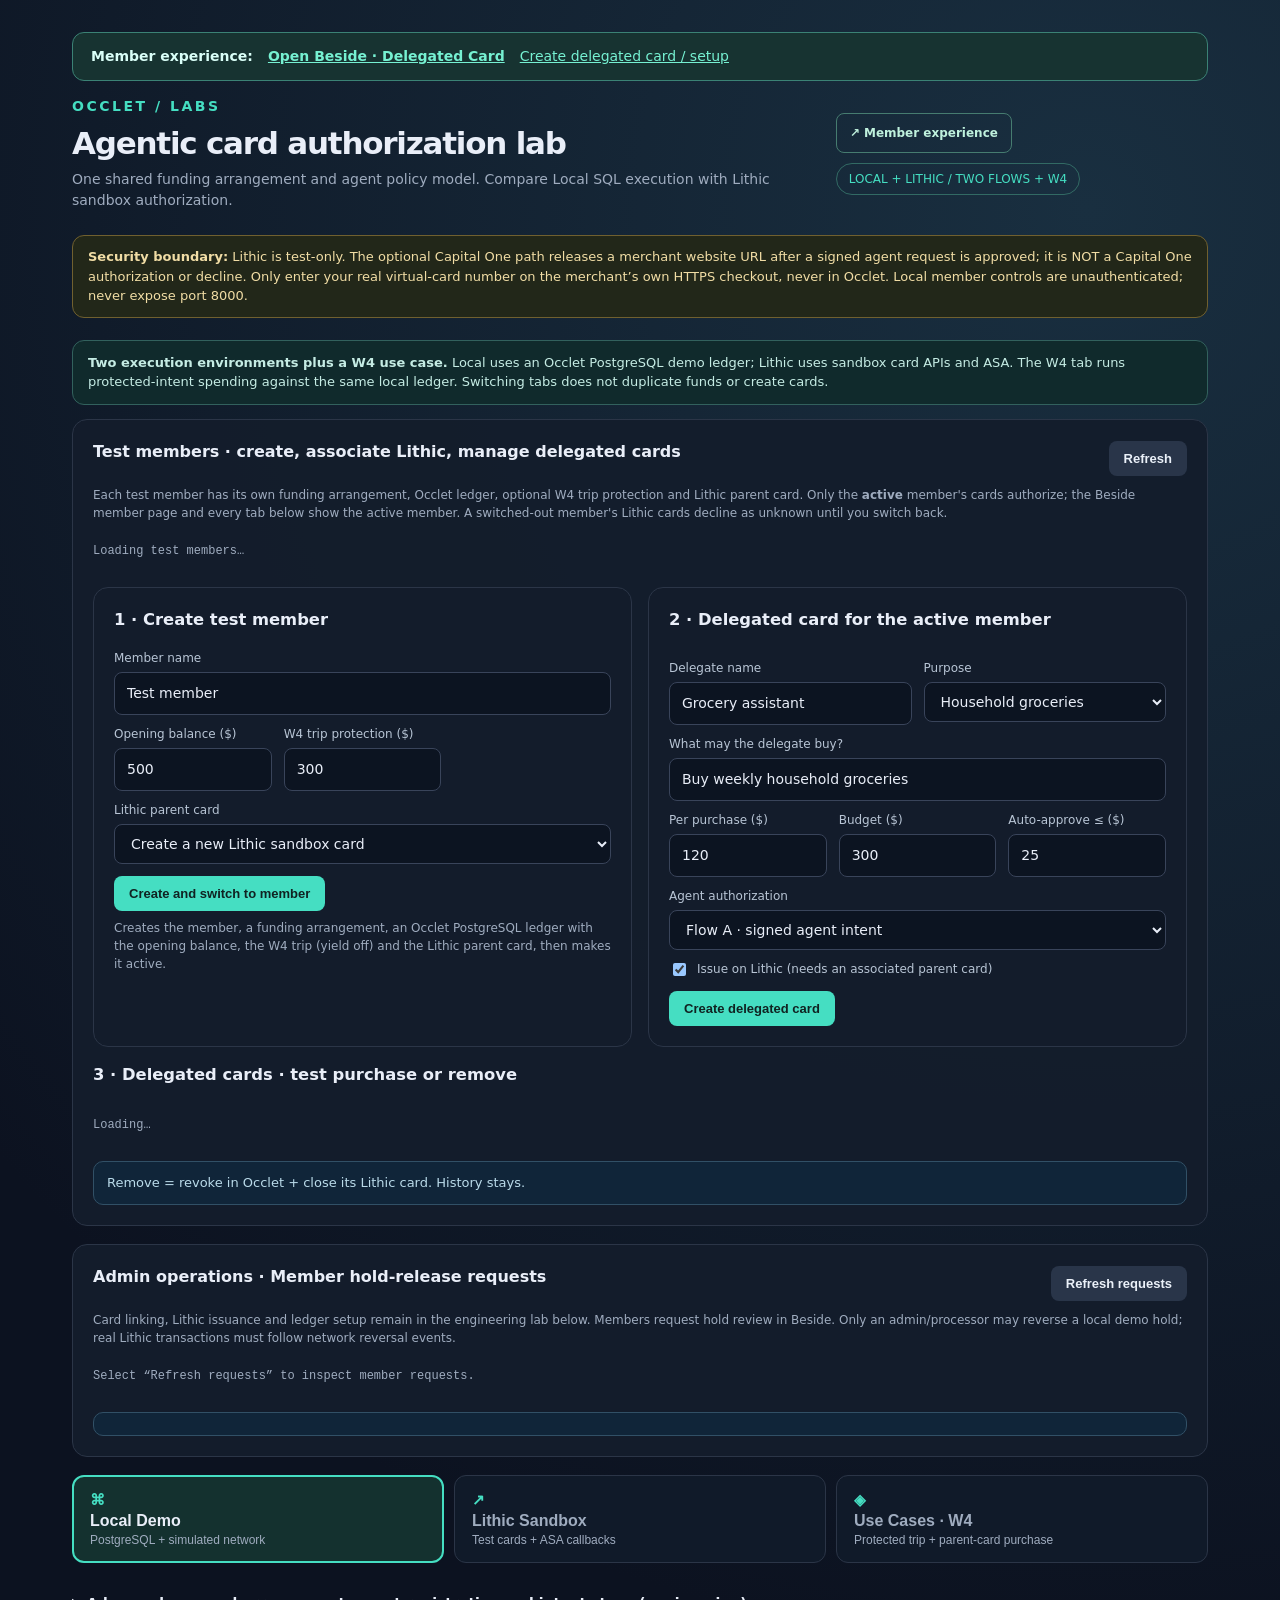
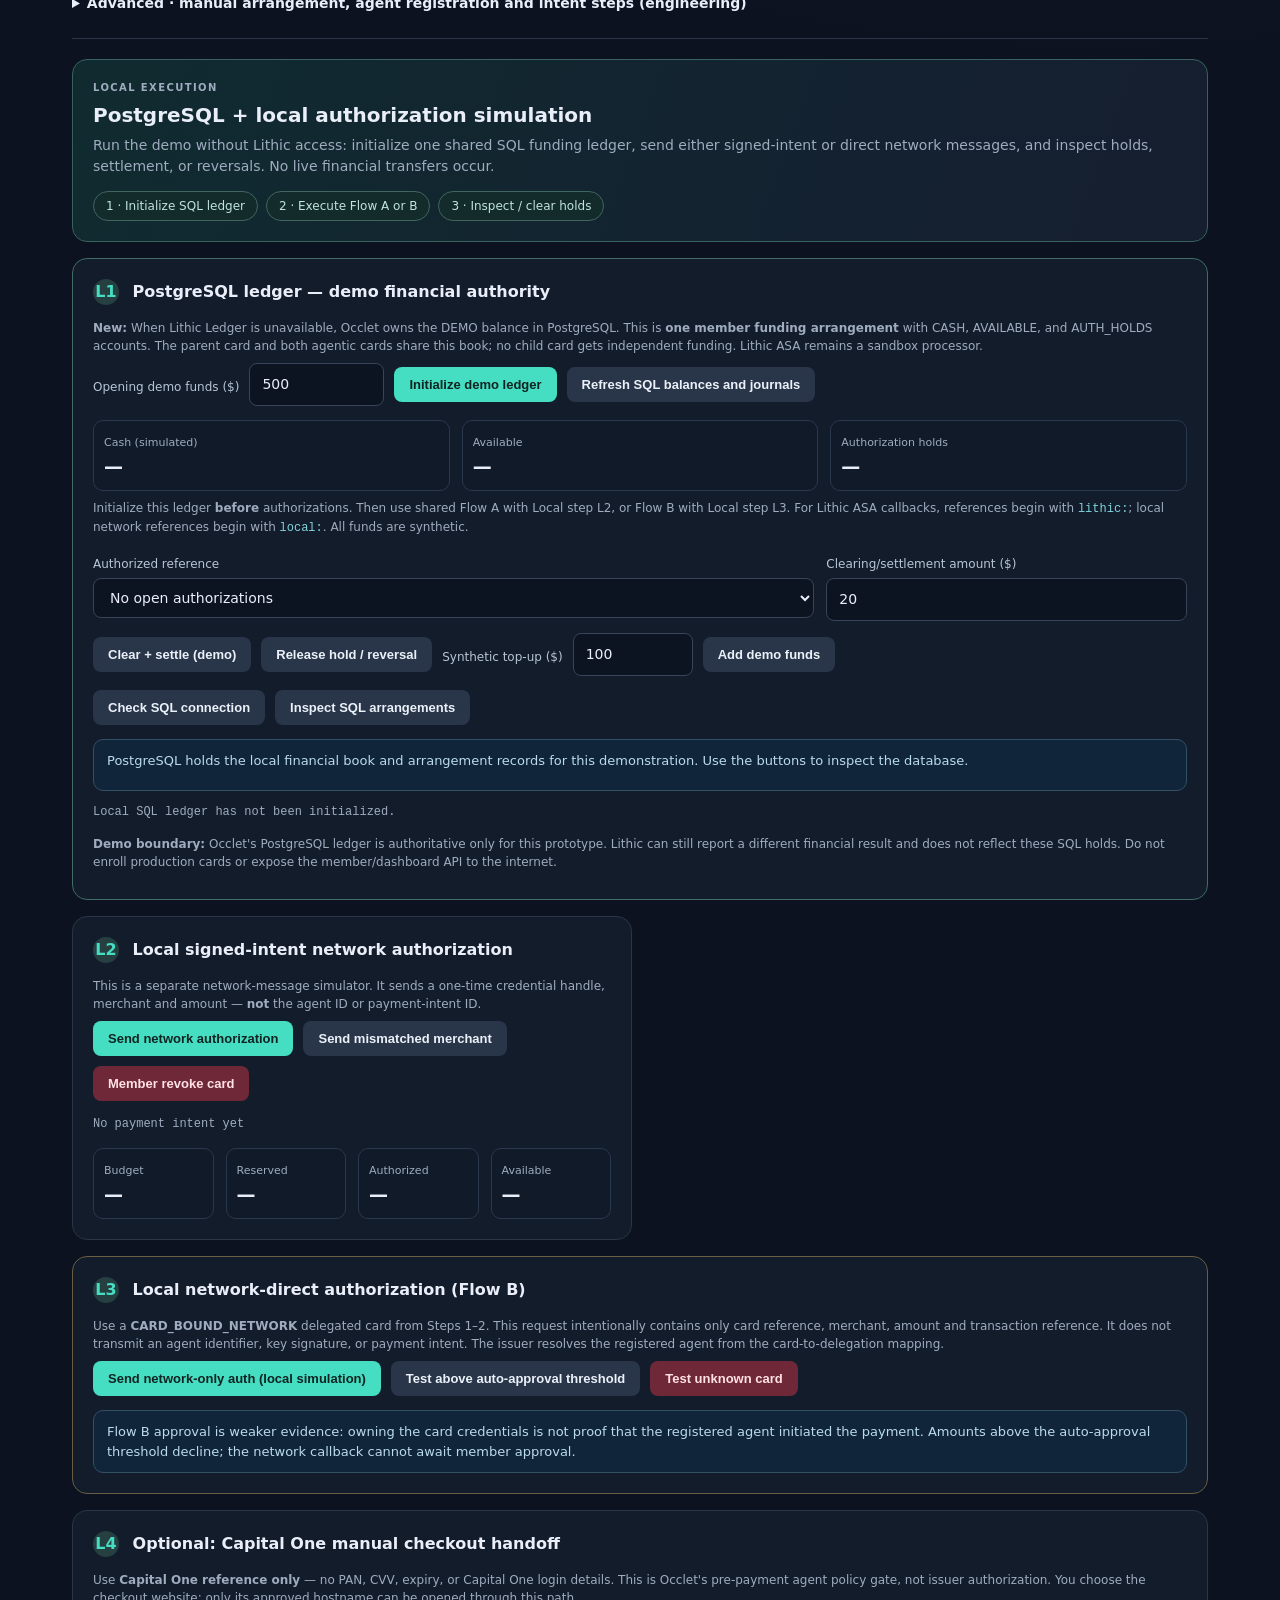
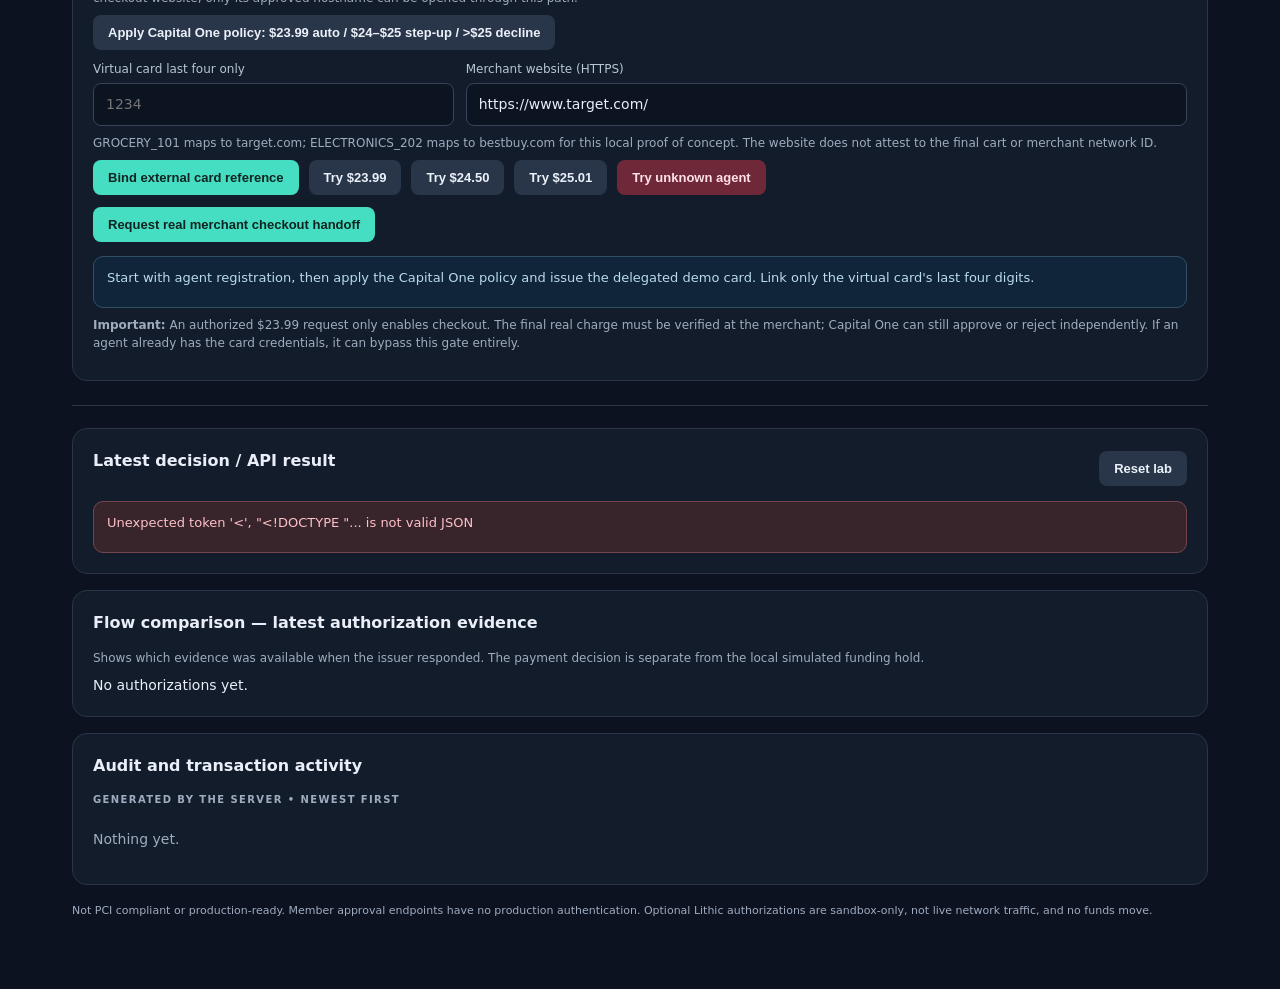
==== commit 80942026: "W4 Level 1/Level 2 rule trace, lab test members, remove delegated cards - W4: every parent-card atte" ====
--- a/static/index.html
+++ b/static/index.html
@@ -45,6 +45,40 @@
   <header><div><div class="brand">OCCLET / LABS</div><h1>Agentic card authorization lab</h1><p style="margin:6px 0 0">One shared funding arrangement and agent policy model. Compare Local SQL execution with Lithic sandbox authorization.</p></div><div style="display:flex;gap:10px;align-items:center;flex-wrap:wrap"><a href="/member/delegated" style="color:#bff1dd;border:1px solid #467c70;border-radius:8px;padding:10px 13px;text-decoration:none;font-size:12px;font-weight:700">↗ Member experience</a><div class="pill">LOCAL + LITHIC / TWO FLOWS + W4</div></div></header>
   <div class="warning"><strong>Security boundary:</strong> Lithic is test-only. The optional Capital One path releases a merchant website URL after a signed agent request is approved; it is NOT a Capital One authorization or decline. Only enter your real virtual-card number on the merchant’s own HTTPS checkout, never in Occlet. Local member controls are unauthenticated; never expose port 8000.</div>
   <div class="mode-note" role="status"><strong>Two execution environments plus a W4 use case.</strong> Local uses an Occlet PostgreSQL demo ledger; Lithic uses sandbox card APIs and ASA. The W4 tab runs protected-intent spending against the same local ledger. Switching tabs does not duplicate funds or create cards.</div>
+  <section class="card" id="lm-panel" style="margin-bottom:18px">
+    <div class="split"><h2>Test members · create, associate Lithic, manage delegated cards</h2><button id="lm-refresh" class="secondary" type="button">Refresh</button></div>
+    <p class="help">Each test member has its own funding arrangement, Occlet ledger, optional W4 trip protection and Lithic parent card. Only the <strong>active</strong> member's cards authorize; the Beside member page and every tab below show the active member. A switched-out member's Lithic cards decline as unknown until you switch back.</p>
+    <div id="lm-members" class="events" style="max-height:none"><p class="meta">Loading test members…</p></div>
+    <div id="lm-associate" class="row" style="margin-top:10px" hidden>
+      <label for="lm-assoc-card" style="margin:0">Associate a Lithic parent card with <span id="lm-active-name">the active member</span></label>
+      <select id="lm-assoc-card" style="min-width:280px"><option value="">Choose “Find Lithic cards”</option></select>
+      <button id="lm-assoc-find" type="button" class="secondary">Find Lithic cards</button><button id="lm-assoc-go" type="button">Associate selected card</button><button id="lm-assoc-new" type="button" class="secondary">Create new Lithic parent card</button>
+    </div>
+    <div class="grid" style="margin-top:14px">
+      <form id="lm-create" class="card" style="margin:0">
+        <h3 style="margin-top:0">1 · Create test member</h3>
+        <label for="lm-name">Member name</label><input id="lm-name" maxlength="80" value="Test member" required />
+        <div class="inputs"><div><label for="lm-balance">Opening balance ($)</label><input id="lm-balance" type="number" min="1" step="0.01" value="500" /></div><div><label for="lm-trip">W4 trip protection ($)</label><input id="lm-trip" type="number" min="0" step="0.01" value="300" /></div></div>
+        <label for="lm-lithic">Lithic parent card</label>
+        <select id="lm-lithic"><option value="CREATE">Create a new Lithic sandbox card</option><option value="LINK">Associate an existing Lithic card</option><option value="NONE">None (local ledger only)</option></select>
+        <div id="lm-link-fields" hidden><label for="lm-link-card">Existing Lithic sandbox card</label><select id="lm-link-card"><option value="">Choose “Find Lithic cards”</option></select><div class="row" style="margin-top:8px"><button id="lm-find" type="button" class="secondary">Find Lithic cards</button></div></div>
+        <div class="row" style="margin-top:12px"><button id="lm-create-go" type="submit">Create and switch to member</button></div>
+        <p class="help">Creates the member, a funding arrangement, an Occlet PostgreSQL ledger with the opening balance, the W4 trip (yield off) and the Lithic parent card, then makes it active.</p>
+      </form>
+      <form id="lm-card" class="card" style="margin:0">
+        <h3 style="margin-top:0">2 · Delegated card for <span id="lm-active-name-2">the active member</span></h3>
+        <div class="inputs" style="grid-template-columns:1fr 1fr"><div><label for="lm-cname">Delegate name</label><input id="lm-cname" maxlength="100" value="Grocery assistant" required /></div><div><label for="lm-purpose">Purpose</label><select id="lm-purpose"><option value="GROCERIES">Household groceries</option><option value="TICKETS">Event tickets</option></select></div></div>
+        <label for="lm-goal">What may the delegate buy?</label><input id="lm-goal" maxlength="240" value="Buy weekly household groceries" required />
+        <div class="inputs"><div><label for="lm-max">Per purchase ($)</label><input id="lm-max" type="number" min="0.01" step="0.01" value="120" /></div><div><label for="lm-budget">Budget ($)</label><input id="lm-budget" type="number" min="0.01" step="0.01" value="300" /></div><div><label for="lm-auto">Auto-approve ≤ ($)</label><input id="lm-auto" type="number" min="0.01" step="0.01" value="25" /></div></div>
+        <label for="lm-flow">Agent authorization</label><select id="lm-flow"><option value="SIGNED_INTENT_REQUIRED">Flow A · signed agent intent</option><option value="CARD_BOUND_NETWORK">Flow B · card-bound network</option></select>
+        <label style="display:flex;gap:8px;align-items:center;margin-top:10px"><input id="lm-on-lithic" type="checkbox" checked style="width:auto" /> Issue on Lithic (needs an associated parent card)</label>
+        <div class="row" style="margin-top:12px"><button id="lm-card-go" type="submit">Create delegated card</button></div>
+      </form>
+    </div>
+    <h3>3 · Delegated cards · test purchase or remove</h3>
+    <div id="lm-cards" class="events" style="max-height:none"><p class="meta">Loading…</p></div>
+    <div id="lm-feedback" class="notice" aria-live="polite" style="min-height:auto">Remove = revoke in Occlet + close its Lithic card. History stays.</div>
+  </section>
   <section class="card" id="admin-hold-review" style="margin-bottom:18px">
     <div class="split"><h2>Admin operations · Member hold-release requests</h2><button id="admin-review-refresh" class="secondary" type="button">Refresh requests</button></div>
     <p class="help">Card linking, Lithic issuance and ledger setup remain in the engineering lab below. Members request hold review in Beside. Only an admin/processor may reverse a local demo hold; real Lithic transactions must follow network reversal events.</p>
@@ -56,6 +90,7 @@
     <button type="button" id="tab-lithic-button" class="mode-tab" role="tab" aria-controls="panel-lithic" aria-selected="false" tabindex="-1" data-tab="lithic"><span class="tab-icon">↗</span> Lithic Sandbox <small>Test cards + ASA callbacks</small></button>
     <button type="button" id="tab-w4-button" class="mode-tab" role="tab" aria-controls="panel-w4" aria-selected="false" tabindex="-1" data-tab="w4"><span class="tab-icon">◈</span> Use Cases · W4 <small>Protected trip + parent-card purchase</small></button>
   </nav>
+  <details id="lm-advanced" style="margin:0 0 16px"><summary style="cursor:pointer;font-weight:700;padding:8px 0">Advanced · manual arrangement, agent registration and intent steps (engineering)</summary>
   <div class="shared-heading" id="shared-heading"><div><span class="eyebrow">Shared setup · applies to both tabs</span><h2>Member, funding arrangement and agent delegation</h2></div><p class="help">Configure once. Flow A needs a signed payment intent; Flow B uses card-bound attribution without per-purchase agent proof.</p></div>
   <div class="grid shared-grid" id="shared-config">
     <section class="card wide"><h2><span class="step">0</span> Choose the agent authorization flow</h2>
@@ -99,6 +134,7 @@
       <div class="help">Flow A: try $20 (automatic), $75 (member approval), or $1,100 (over-limit when parent max is $1,000). Flow B skips this step entirely.</div>
     </section>
   </div>
+  </details>
   <section id="panel-local" class="mode-panel" role="tabpanel" aria-labelledby="tab-local-button" tabindex="0">
     <div class="grid">
     <section class="card wide mode-intro"><div class="eyebrow">Local execution</div><h2>PostgreSQL + local authorization simulation</h2><p>Run the demo without Lithic access: initialize one shared SQL funding ledger, send either signed-intent or direct network messages, and inspect holds, settlement, or reversals. No live financial transfers occur.</p><div class="step-strip"><span>1 · Initialize SQL ledger</span><span>2 · Execute Flow A or B</span><span>3 · Inspect / clear holds</span></div></section>
@@ -188,6 +224,10 @@
         <div class="row"><button id="w4-decline" class="danger">1 · Attempt $350 groceries</button><button id="w4-release" class="secondary">2 · Member releases $150 trip protection</button><button id="w4-retry">3 · Retry $350 purchase</button></div>
         <div id="w4-decision" class="notice">The first $350 attempt should be declined even though the financial balance is $500.</div>
         <div class="row" style="margin-top:12px"><button id="w4-clear" class="secondary">4 · Settle $345 (release unused $5)</button><button id="w4-reverse" class="secondary">Alternative: reverse $350 hold</button></div>
+      </section>
+      <section class="card wide"><h2><span class="step">L</span> Rule evaluation · Level 1 errand card check → Level 2 enhanced authorization</h2>
+        <p class="help">Every parent-card attempt on this W4 arrangement (local buttons above, or Lithic ASA below) is evaluated in two layers. <strong>Level 1</strong> runs hard rules in a fixed order; the first failure declines. <strong>Level 2</strong> runs only when Level 1 passes and can only tighten. The SQL row-locked authorization stays the financial authority.</p>
+        <div id="w4-layers"><p class="meta">No parent-card authorization on this W4 arrangement yet.</p></div>
       </section>
       <section class="card wide"><h2><span class="step">W3</span> Same W4 using Lithic ASA and signed clearing events</h2>
         <p class="help">First link your existing Lithic sandbox PARENT card from the Lithic tab. The simulator sends the $350 card authorization to Occlet ASA; the same PostgreSQL W4 rule runs. After releasing protection, retry the Lithic simulation to approve and reserve once.</p>
@@ -394,6 +434,7 @@
     $('w4-room').textContent=money(r.free_to_spend_cents);
     $('w4-hold').textContent=money(r.balance.held_cents);
     $('w4-status').textContent=`Parent arrangement ${r.arrangement_id} • yield ${r.yield_enabled?'ON':'OFF'} • available ${money(r.balance.available_cents)} • trip protection ${money(r.protected_cents)} • room ${money(r.free_to_spend_cents)} • Lithic parent linked ${r.lithic_parent_linked?'YES':'NO'}`;
+    window.occletRenderLayers&&window.occletRenderLayers(r.latest_layers);
     $('w4-history').textContent=JSON.stringify({decision_evidence:r.decisions,member_permission_releases:r.releases,authorization_holds:r.balance.authorizations,financial_journals:r.balance.journal_lines,lithic_transaction_events:r.lithic_events},null,2);
   }
   async function w4Reload(){const r=await api('/api/use-cases/w4/status');w4Render(r);return r;}
@@ -409,6 +450,7 @@
     if(r.decision==='APPROVED')w4LastRef=r.authorization_ref;
     w4Render({...r.w4,lithic_parent_linked:!!(await api('/api/state')).parent.lithic_parent_card_token});
     $('w4-decision').textContent=`W4 ${r.decision} • ${r.reason}\nRequest $350.00 on member's own parent card\n${r.decision==='DECLINED'?'No hold and no ledger journal created.':'One $350 hold placed against parent available balance.'}`;
+    window.occletRenderLayers&&window.occletRenderLayers(r.layers?{...r.layers,source:'W4_LOCAL_PARENT_CARD'}:null);
     display('W4 '+r.decision+' — '+r.reason,r.decision==='APPROVED');
   }
   $('w4-decline').addEventListener('click',()=>run(w4Purchase));
@@ -433,7 +475,7 @@
     const r=await api('/api/member/parent/lithic/simulate',{merchant_id:'GROCERY_101',amount_cents:35000});
     w4LastLithicTx=r.transaction_token||null;
     $('w4-lithic-info').textContent=`Submitted W4 parent-card purchase to Lithic sandbox. Transaction: ${w4LastLithicTx||'pending'}. Check result after ASA; first should decline PROTECTED_BY_MEMBER. Once protection is released, resend to authorize. A separate signed Events API webhook handles clearing or reversal.`;
-    await w4Reload();display('Lithic sandbox parent transaction submitted; pending ASA decision.');
+    await new Promise(res=>setTimeout(res,3000));await w4Reload();display('Lithic sandbox parent transaction submitted. The rule evaluation shows the ASA decision once Lithic has called Occlet (use Refresh if it is not there yet).');
   }));
   $('w4-lithic-result').addEventListener('click',()=>run(async()=>{
     if(!w4LastLithicTx)throw Error('Simulate a W4 transaction through Lithic first.');
@@ -454,4 +496,5 @@
 document.getElementById('admin-review-refresh').onclick=render;
 })();
 </script>
+<script src="/member/assets/lab-members.js"></script>
 </body></html>
